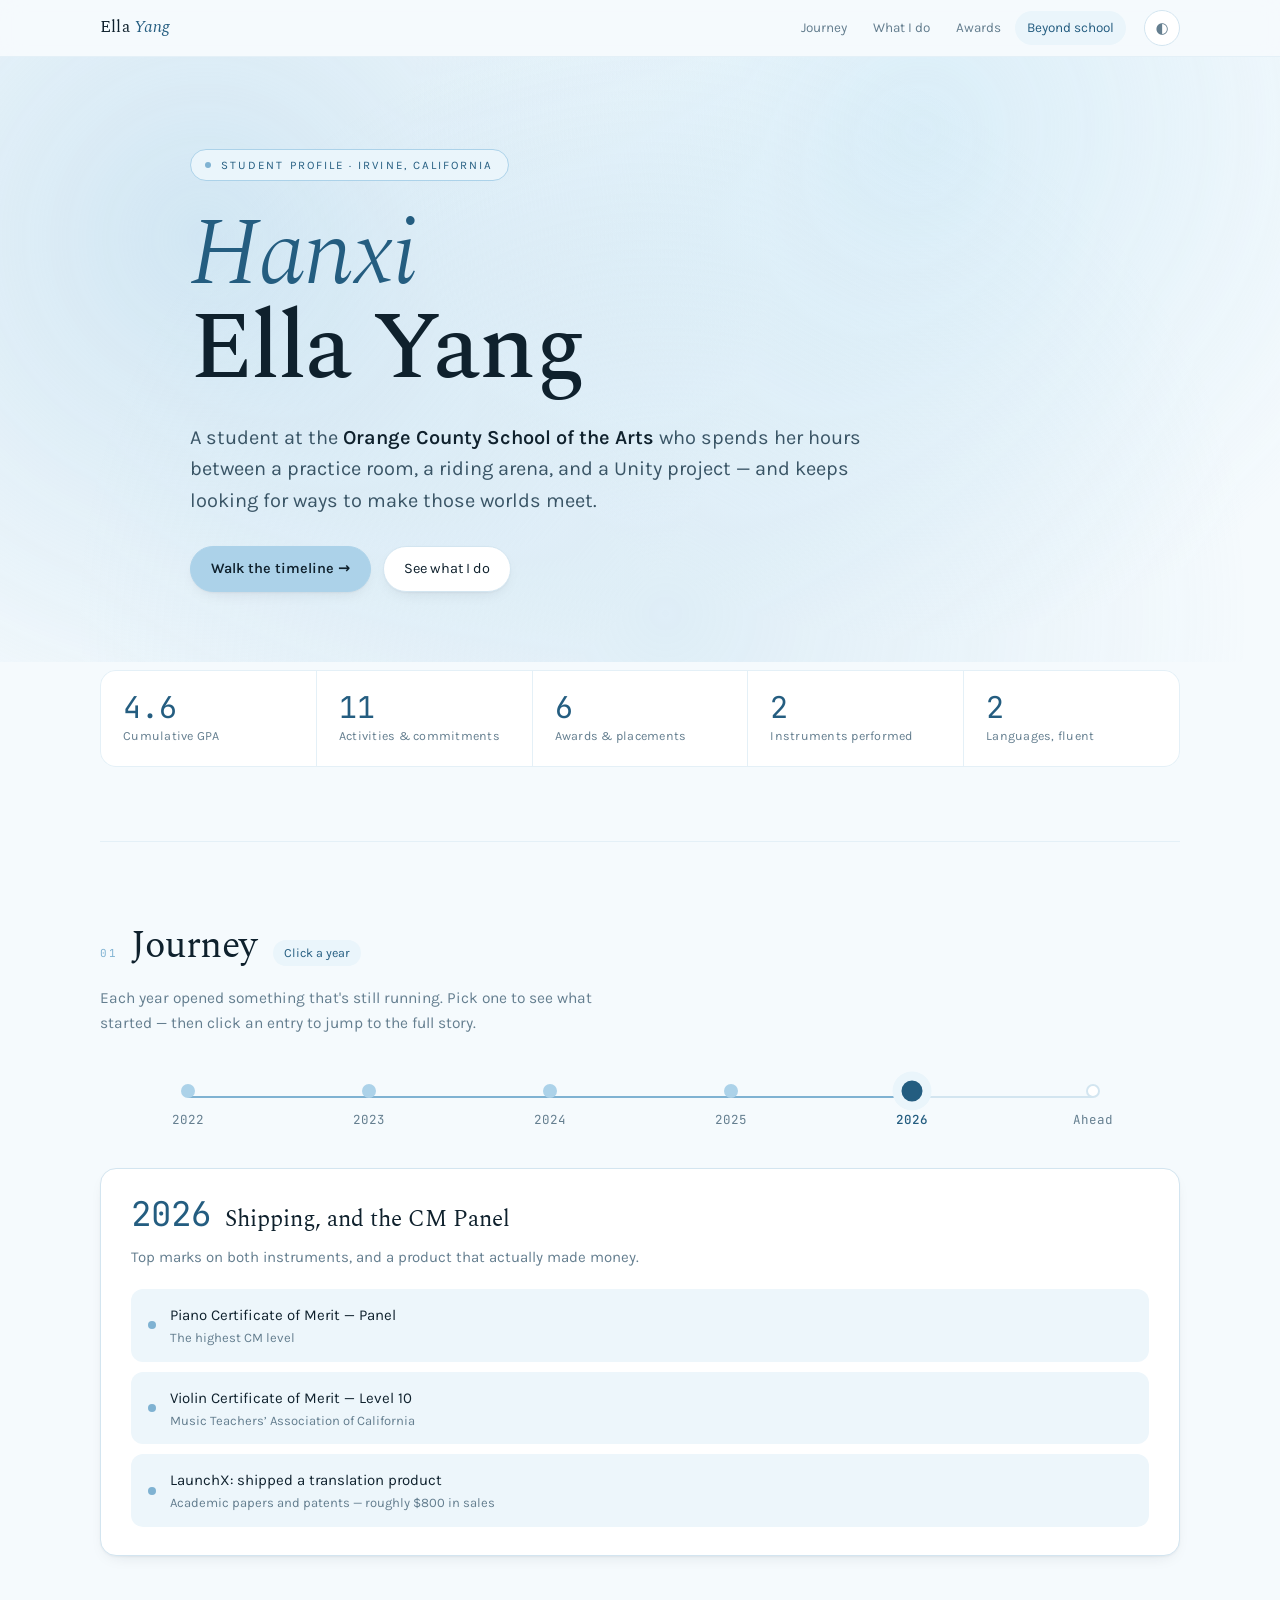
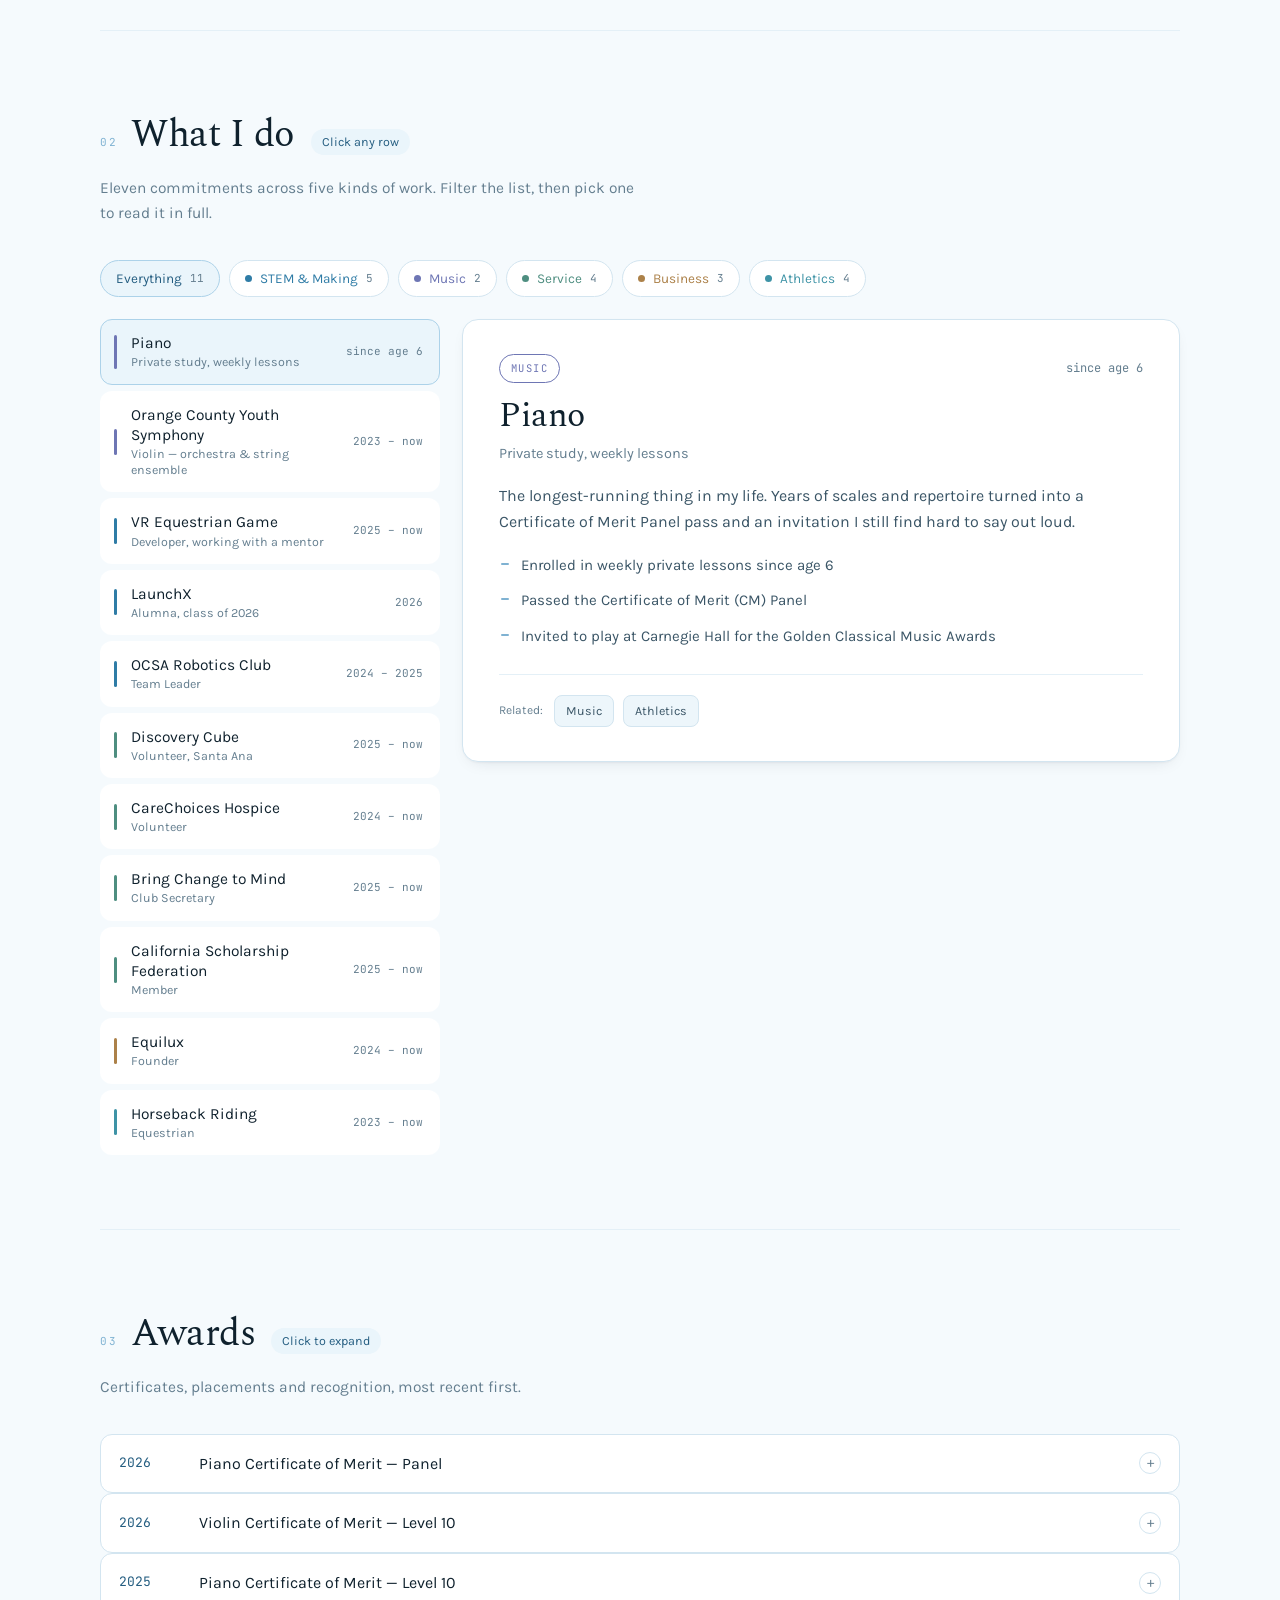
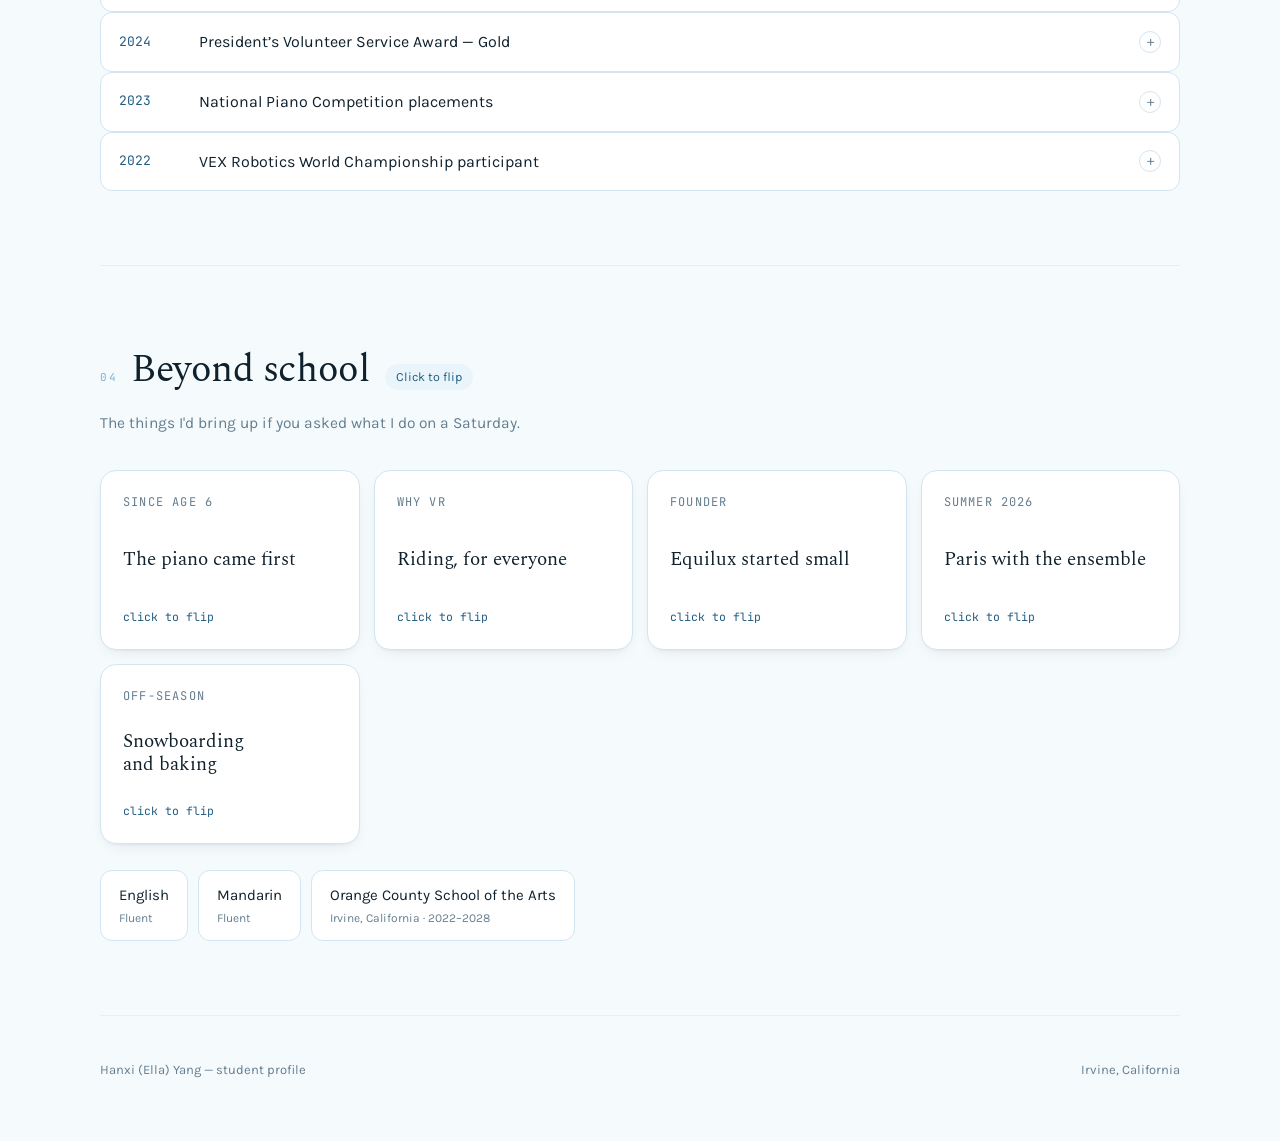
==== Ella_Yang_Profile.html @ 75af4bfa "Initial commit" ====
<!doctype html>
<html lang="en">
<head>
<meta charset="utf-8">
<meta name="viewport" content="width=device-width, initial-scale=1">
<title>Ella Yang</title>
<link rel="preconnect" href="https://fonts.googleapis.com">
<link rel="preconnect" href="https://fonts.gstatic.com" crossorigin>
<link rel="stylesheet" href="https://fonts.googleapis.com/css2?family=Spectral:ital,wght@0,300;0,400;0,500;1,300;1,400&family=Karla:wght@300;400;500;600&family=JetBrains+Mono:wght@400;500&display=swap">
<style>
/* ============ tokens ============ */
:root{
  --sky-100:#EAF5FB;
  --sky-200:#BEE1F3;
  --sky-300:#ACD2E9;
  --sky-400:#7FB2D2;
  --sky-600:#245D80;
  --sky-700:#1A465F;

  --paper:#F5FAFD;
  --surface:#FFFFFF;
  --surface-2:#EDF6FB;
  --line:#D3E5F0;
  --line-soft:#E4F0F7;

  --ink:#0F212D;
  --ink-2:#3A5566;
  --muted:#647E8F;

  --amber:#C08A47;

  --c-music:#6E76B4;
  --c-stem:#2F7CA6;
  --c-service:#4E8E80;
  --c-business:#AC8149;
  --c-sport:#3E93A6;

  --shadow-1:0 1px 2px rgba(15,33,45,.04), 0 6px 18px -10px rgba(15,33,45,.18);
  --shadow-2:0 2px 6px rgba(15,33,45,.06), 0 20px 40px -22px rgba(15,33,45,.4);
  --r:16px;
  --maxw:1140px;
  color-scheme:light;
}
@media (prefers-color-scheme: dark){
  :root:not([data-theme="light"]){
    --sky-100:#16303F;
    --sky-200:#2A5470;
    --sky-300:#ACD2E9;
    --sky-400:#8FC3DF;
    --sky-600:#BEE1F3;
    --sky-700:#D7EEF9;

    --paper:#0B161E;
    --surface:#12232E;
    --surface-2:#182F3D;
    --line:#26404F;
    --line-soft:#1D3441;

    --ink:#E9F3F9;
    --ink-2:#BFD5E1;
    --muted:#8AA5B6;

    --amber:#DFAF71;

    --c-music:#A6ABE2;
    --c-stem:#7CBBDD;
    --c-service:#89C1B2;
    --c-business:#D6AE79;
    --c-sport:#7BC3D3;

    --shadow-1:0 1px 2px rgba(0,0,0,.34), 0 8px 22px -12px rgba(0,0,0,.62);
    --shadow-2:0 2px 8px rgba(0,0,0,.45), 0 22px 46px -24px rgba(0,0,0,.85);
    color-scheme:dark;
  }
}
:root[data-theme="dark"]{
  --sky-100:#16303F;
  --sky-200:#2A5470;
  --sky-300:#ACD2E9;
  --sky-400:#8FC3DF;
  --sky-600:#BEE1F3;
  --sky-700:#D7EEF9;

  --paper:#0B161E;
  --surface:#12232E;
  --surface-2:#182F3D;
  --line:#26404F;
  --line-soft:#1D3441;

  --ink:#E9F3F9;
  --ink-2:#BFD5E1;
  --muted:#8AA5B6;

  --amber:#DFAF71;

  --c-music:#A6ABE2;
  --c-stem:#7CBBDD;
  --c-service:#89C1B2;
  --c-business:#D6AE79;
  --c-sport:#7BC3D3;

  --shadow-1:0 1px 2px rgba(0,0,0,.34), 0 8px 22px -12px rgba(0,0,0,.62);
  --shadow-2:0 2px 8px rgba(0,0,0,.45), 0 22px 46px -24px rgba(0,0,0,.85);
  color-scheme:dark;
}

/* ============ base ============ */
*{box-sizing:border-box}
html{scroll-behavior:smooth}
body{
  margin:0;
  background:var(--paper);
  color:var(--ink);
  font-family:"Karla", ui-sans-serif, system-ui, -apple-system, "Segoe UI", sans-serif;
  font-size:16.5px;
  line-height:1.6;
  -webkit-font-smoothing:antialiased;
}
h1,h2,h3,h4{font-family:"Spectral", ui-serif, Georgia, serif;font-weight:400;margin:0;text-wrap:balance}
p{margin:0}
button{font:inherit;color:inherit}
:focus-visible{outline:2px solid var(--sky-600);outline-offset:3px;border-radius:6px}
.mono{font-family:"JetBrains Mono", ui-monospace, SFMono-Regular, Menlo, monospace;font-variant-numeric:tabular-nums}
.wrap{max-width:var(--maxw);margin:0 auto;padding:0 30px}
.sr{position:absolute;width:1px;height:1px;overflow:hidden;clip:rect(0 0 0 0);white-space:nowrap}

/* ============ topbar ============ */
.top{position:sticky;top:0;z-index:40;background:color-mix(in oklab, var(--paper) 86%, transparent);
  backdrop-filter:blur(12px);border-bottom:1px solid var(--line-soft)}
.top-in{max-width:var(--maxw);margin:0 auto;padding:10px 30px;display:flex;align-items:center;gap:18px}
.brand{font-family:"Spectral",serif;font-size:17px;letter-spacing:.01em;margin-right:auto;white-space:nowrap}
.brand em{font-style:italic;color:var(--sky-600)}
.jump{display:flex;gap:2px;overflow-x:auto;scrollbar-width:none}
.jump::-webkit-scrollbar{display:none}
.jump a{font-size:13.5px;color:var(--muted);text-decoration:none;padding:6px 12px;border-radius:999px;white-space:nowrap}
.jump a:hover{color:var(--ink);background:var(--surface-2)}
.jump a.on{color:var(--sky-600);background:var(--sky-100)}
.tbtn{flex:none;width:36px;height:36px;border-radius:50%;border:1px solid var(--line);background:var(--surface);
  color:var(--muted);cursor:pointer;display:grid;place-items:center;font-size:15px}
.tbtn:hover{color:var(--sky-600);border-color:var(--sky-300)}

/* ============ hero ============ */
.hero{position:relative;overflow:hidden}
.hero canvas{position:absolute;inset:0;width:100%;height:100%;z-index:0;opacity:.9}
.hero-in{position:relative;z-index:1;padding:92px 0 70px;display:grid;gap:26px;max-width:900px}
.kicker{display:inline-flex;align-items:center;gap:10px;font-size:11.5px;letter-spacing:.18em;
  text-transform:uppercase;color:var(--sky-600);background:var(--sky-100);border:1px solid var(--sky-300);
  padding:6px 14px;border-radius:999px;width:max-content}
.kicker .pulse{width:6px;height:6px;border-radius:50%;background:var(--sky-400);animation:pulse 2.6s ease-in-out infinite}
@keyframes pulse{0%,100%{opacity:.35}50%{opacity:1}}
h1{font-size:clamp(48px,9vw,96px);line-height:.98;letter-spacing:-.022em}
h1 .l1{display:block;font-style:italic;font-weight:300;color:var(--sky-600)}
h1 .l2{display:block;font-weight:500}
.lede{max-width:58ch;font-size:clamp(17px,2.2vw,20px);color:var(--ink-2);line-height:1.58}
.lede b{font-weight:600;color:var(--ink)}
.cta{display:flex;gap:12px;flex-wrap:wrap;margin-top:4px}
.btn{border:1px solid var(--line);background:var(--surface);border-radius:999px;padding:10px 20px;
  font-size:14.5px;cursor:pointer;box-shadow:var(--shadow-1);transition:transform .16s ease, border-color .16s ease}
.btn:hover{transform:translateY(-2px);border-color:var(--sky-300)}
.btn.primary{background:var(--sky-300);border-color:var(--sky-300);color:#0F212D;font-weight:600}
.btn.primary:hover{background:var(--sky-200);border-color:var(--sky-200)}

/* ============ stats ============ */
.stats{display:grid;grid-template-columns:repeat(auto-fit,minmax(150px,1fr));gap:1px;background:var(--line-soft);
  border:1px solid var(--line-soft);border-radius:var(--r);overflow:hidden;margin-top:8px}
.stat{background:var(--surface);padding:20px 22px;display:grid;gap:2px}
.stat .v{font-family:"JetBrains Mono",monospace;font-size:30px;color:var(--sky-600);font-variant-numeric:tabular-nums;line-height:1.1}
.stat .k{font-size:12.5px;color:var(--muted);letter-spacing:.02em}

/* ============ sections ============ */
section{padding:74px 0;border-top:1px solid var(--line-soft);scroll-margin-top:66px}
.shead{display:flex;align-items:baseline;gap:14px;margin-bottom:10px;flex-wrap:wrap}
.shead h2{font-size:clamp(28px,4vw,38px);letter-spacing:-.012em}
.shead .n{font-family:"JetBrains Mono",monospace;font-size:11px;color:var(--sky-400);letter-spacing:.14em}
.slede{max-width:60ch;color:var(--muted);font-size:15.5px;margin-bottom:34px}
.hint{font-size:12.5px;color:var(--sky-600);background:var(--sky-100);border-radius:999px;padding:3px 11px;
  display:inline-block;margin-left:2px}

/* ============ timeline ============ */
.rail{position:relative;margin-bottom:34px;padding:6px 0 0}
.rail-line{position:absolute;left:0;right:0;top:26px;height:2px;background:var(--line);border-radius:2px}
.rail-fill{position:absolute;left:0;top:26px;height:2px;background:var(--sky-400);border-radius:2px;
  transition:width .45s cubic-bezier(.4,0,.2,1);width:0}
.rail-btns{position:relative;display:flex;justify-content:space-between;gap:6px}
.rnode{all:unset;cursor:pointer;display:grid;justify-items:center;gap:12px;padding:8px 4px 4px;border-radius:10px;flex:1;text-align:center}
.rnode .dot{width:14px;height:14px;border-radius:50%;background:var(--surface);border:2px solid var(--line);
  transition:transform .28s cubic-bezier(.34,1.56,.64,1), background .2s ease, border-color .2s ease, box-shadow .2s ease}
.rnode .yr{font-family:"JetBrains Mono",monospace;font-size:12.5px;color:var(--muted);transition:color .2s ease}
.rnode:hover .dot{border-color:var(--sky-300);transform:scale(1.18)}
.rnode:hover .yr{color:var(--ink)}
.rnode.done .dot{background:var(--sky-300);border-color:var(--sky-300)}
.rnode.on .dot{background:var(--sky-600);border-color:var(--sky-600);transform:scale(1.5);box-shadow:0 0 0 6px var(--sky-100)}
.rnode.on .yr{color:var(--sky-600);font-weight:500}

.yearcard{background:var(--surface);border:1px solid var(--line);border-radius:var(--r);
  box-shadow:var(--shadow-1);padding:28px 30px;min-height:230px}
.yearcard .yhead{display:flex;align-items:baseline;gap:14px;flex-wrap:wrap;margin-bottom:6px}
.yearcard .ybig{font-family:"JetBrains Mono",monospace;font-size:34px;color:var(--sky-600);line-height:1}
.yearcard h3{font-size:23px}
.yearcard .ysum{color:var(--muted);font-size:15px;max-width:62ch;margin-bottom:20px}
.events{display:grid;gap:10px}
.ev{all:unset;cursor:pointer;display:grid;grid-template-columns:auto 1fr auto;gap:14px;align-items:center;
  padding:13px 16px;border-radius:12px;background:var(--surface-2);border:1px solid transparent;
  transition:background .18s ease, border-color .18s ease, transform .18s ease}
.ev:hover{border-color:var(--sky-300);transform:translateX(3px)}
.ev .tick{width:8px;height:8px;border-radius:50%;background:var(--sky-400)}
.ev .txt{font-size:15px;color:var(--ink)}
.ev .txt small{display:block;color:var(--muted);font-size:13px;line-height:1.45;margin-top:2px}
.ev .go{font-size:12px;color:var(--sky-600);opacity:0;transition:opacity .18s ease;white-space:nowrap}
.ev:hover .go, .ev:focus-visible .go{opacity:1}
.ev.static{cursor:default}
.ev.static:hover{transform:none;border-color:transparent}
.fadein{animation:fadein .38s ease}
@keyframes fadein{from{opacity:0;transform:translateY(8px)}to{opacity:1;transform:none}}

/* ============ explorer ============ */
.filters{display:flex;gap:9px;flex-wrap:wrap;margin-bottom:22px}
.chip{border:1px solid var(--line);background:var(--surface);border-radius:999px;padding:7px 15px;font-size:13.5px;
  color:var(--ink-2);cursor:pointer;display:inline-flex;align-items:center;gap:8px;
  transition:background .18s ease,border-color .18s ease,color .18s ease}
.chip:hover{border-color:var(--sky-300)}
.chip .dot{width:7px;height:7px;border-radius:50%;background:currentColor}
.chip[aria-pressed="true"]{background:var(--sky-100);border-color:var(--sky-300);color:var(--sky-600)}
.chip .ct{font-family:"JetBrains Mono",monospace;font-size:11px;color:var(--muted)}

.explorer{display:grid;grid-template-columns:340px 1fr;gap:22px;align-items:start}
.list{display:grid;gap:6px;max-height:none}
.row{all:unset;cursor:pointer;display:grid;grid-template-columns:3px 1fr auto;gap:14px;align-items:center;
  padding:13px 16px 13px 13px;border-radius:12px;border:1px solid transparent;background:var(--surface);
  transition:background .18s ease,border-color .18s ease,box-shadow .18s ease}
.row .bar{width:3px;height:26px;border-radius:2px;background:var(--line);transition:background .2s ease,height .2s ease}
.row .nm{font-size:15.5px;line-height:1.3}
.row .nm small{display:block;font-size:12.5px;color:var(--muted);margin-top:1px}
.row .yr{font-family:"JetBrains Mono",monospace;font-size:11px;color:var(--muted);white-space:nowrap}
.row:hover{border-color:var(--line);box-shadow:var(--shadow-1)}
.row.on{background:var(--sky-100);border-color:var(--sky-300)}
.row.on .bar{height:34px}
.row.hide{display:none}

.detail{background:var(--surface);border:1px solid var(--line);border-radius:var(--r);box-shadow:var(--shadow-1);
  padding:34px 36px;min-height:420px;position:sticky;top:78px}
.detail .dtop{display:flex;align-items:center;justify-content:space-between;gap:16px;flex-wrap:wrap;margin-bottom:14px}
.detail .badge{font-family:"JetBrains Mono",monospace;font-size:10.5px;letter-spacing:.14em;text-transform:uppercase;
  padding:5px 11px;border-radius:999px;border:1px solid currentColor}
.detail .span{font-family:"JetBrains Mono",monospace;font-size:12px;color:var(--muted)}
.detail h3{font-size:clamp(26px,3.4vw,34px);line-height:1.14;letter-spacing:-.012em}
.detail .role{color:var(--muted);font-size:14.5px;margin-top:6px}
.detail .blurb{margin-top:18px;color:var(--ink-2);font-size:16px;max-width:60ch}
.detail ul{list-style:none;margin:20px 0 0;padding:0;display:grid;gap:12px;max-width:62ch}
.detail li{position:relative;padding-left:22px;font-size:15px;color:var(--ink-2);line-height:1.55}
.detail li::before{content:"";position:absolute;left:2px;top:9px;width:8px;height:2px;background:var(--sky-400);border-radius:2px}
.detail .foot{margin-top:26px;padding-top:20px;border-top:1px solid var(--line-soft);display:flex;gap:9px;flex-wrap:wrap;align-items:center}
.detail .foot .lbl{font-size:12px;color:var(--muted);margin-right:2px}
.tagbtn{border:1px solid var(--line);background:var(--surface-2);border-radius:8px;padding:5px 11px;font-size:12.5px;
  color:var(--ink-2);cursor:pointer}
.tagbtn:hover{border-color:var(--sky-300);color:var(--sky-600)}
.swap{animation:swap .34s ease}
@keyframes swap{from{opacity:0;transform:translateY(10px)}to{opacity:1;transform:none}}

/* ============ awards ============ */
.awards{display:grid;gap:8px}
.aw{border:1px solid var(--line);border-radius:12px;background:var(--surface);overflow:hidden}
.aw > button{all:unset;cursor:pointer;display:grid;grid-template-columns:64px 1fr auto;gap:16px;align-items:center;
  width:100%;padding:16px 18px;box-sizing:border-box}
.aw > button:hover{background:var(--surface-2)}
.aw .y{font-family:"JetBrains Mono",monospace;font-size:13px;color:var(--sky-600)}
.aw .t{font-size:16px}
.aw .plus{width:22px;height:22px;border-radius:50%;border:1px solid var(--line);display:grid;place-items:center;
  font-size:14px;color:var(--muted);transition:transform .26s ease,background .2s ease,color .2s ease;line-height:1}
.aw.open .plus{transform:rotate(45deg);background:var(--sky-300);color:#0F212D;border-color:var(--sky-300)}
.aw .body{display:grid;grid-template-rows:0fr;transition:grid-template-rows .3s ease}
.aw.open .body{grid-template-rows:1fr}
.aw .body > div{overflow:hidden}
.aw .body p{padding:0 18px 18px 80px;color:var(--ink-2);font-size:14.5px;max-width:70ch}

/* ============ beyond ============ */
.beyond{display:grid;grid-template-columns:repeat(auto-fit,minmax(215px,1fr));gap:14px}
.flip{background:none;border:0;padding:0;cursor:pointer;perspective:900px;height:180px}
.flip-in{position:relative;width:100%;height:100%;transition:transform .6s cubic-bezier(.4,0,.2,1);transform-style:preserve-3d}
.flip.on .flip-in{transform:rotateY(180deg)}
.face{position:absolute;inset:0;backface-visibility:hidden;border-radius:var(--r);border:1px solid var(--line);
  padding:22px;display:flex;flex-direction:column;justify-content:space-between;text-align:left;box-shadow:var(--shadow-1)}
.face.front{background:var(--surface)}
.face.back{background:var(--sky-100);border-color:var(--sky-300);transform:rotateY(180deg)}
.face h4{font-size:19px;line-height:1.2}
.face .sub{font-size:12px;color:var(--muted);letter-spacing:.1em;text-transform:uppercase;
  font-family:"JetBrains Mono",monospace}
.face p{font-size:14px;color:var(--ink-2);line-height:1.5}
.face .turn{font-size:11.5px;color:var(--sky-600);font-family:"JetBrains Mono",monospace}

.langs{display:flex;gap:10px;flex-wrap:wrap;margin-top:26px}
.lang{border:1px solid var(--line);background:var(--surface);border-radius:12px;padding:12px 18px;display:grid;gap:2px}
.lang .n{font-size:15px}
.lang .m{font-size:12px;color:var(--muted)}

footer{padding:44px 0 60px;border-top:1px solid var(--line-soft);display:flex;justify-content:space-between;
  gap:16px;flex-wrap:wrap;color:var(--muted);font-size:13px}

/* ============ responsive ============ */
@media (max-width:940px){
  .explorer{grid-template-columns:1fr}
  .detail{position:static;min-height:0;padding:26px 24px}
  .list{grid-auto-rows:min-content}
}
@media (max-width:680px){
  .wrap,.top-in{padding-left:20px;padding-right:20px}
  .hero-in{padding:64px 0 52px}
  section{padding:56px 0}
  .yearcard{padding:22px 20px}
  .rail-btns{gap:2px}
  .rnode .yr{font-size:11px}
  .aw > button{grid-template-columns:52px 1fr auto;gap:10px}
  .aw .body p{padding-left:20px}
  .ev{grid-template-columns:auto 1fr;padding:12px 14px}
  .ev .go{display:none}
}
@media (prefers-reduced-motion: reduce){
  html{scroll-behavior:auto}
  *{animation-duration:.001ms!important;transition-duration:.001ms!important}
}
</style>
</head>
<body>

<div class="top">
  <div class="top-in">
    <span class="brand">Ella <em>Yang</em></span>
    <nav class="jump" id="jump" aria-label="Sections">
      <a href="#journey" class="on">Journey</a>
      <a href="#work">What I do</a>
      <a href="#awards">Awards</a>
      <a href="#beyond">Beyond school</a>
    </nav>
    <button class="tbtn" id="themeBtn" type="button" aria-label="Switch light or dark theme">◐</button>
  </div>
</div>

<header class="hero">
  <canvas id="wash" aria-hidden="true"></canvas>
  <div class="wrap hero-in">
    <span class="kicker"><span class="pulse"></span>Student profile · Irvine, California</span>
    <h1><span class="l1">Hanxi</span><span class="l2">Ella Yang</span></h1>
    <p class="lede">A student at the <b>Orange County School of the Arts</b> who spends her hours between a practice room, a riding arena, and a Unity project — and keeps looking for ways to make those worlds meet.</p>
    <div class="cta">
      <button class="btn primary" type="button" data-scroll="#journey">Walk the timeline →</button>
      <button class="btn" type="button" data-scroll="#work">See what I do</button>
    </div>
  </div>
</header>

<main class="wrap">

  <section id="glance" style="border-top:0;padding-top:0">
    <div class="stats" id="stats">
      <div class="stat"><span class="v mono" data-to="4.6" data-dec="1">0.0</span><span class="k">Cumulative GPA</span></div>
      <div class="stat"><span class="v mono" data-to="11">0</span><span class="k">Activities &amp; commitments</span></div>
      <div class="stat"><span class="v mono" data-to="6">0</span><span class="k">Awards &amp; placements</span></div>
      <div class="stat"><span class="v mono" data-to="2">0</span><span class="k">Instruments performed</span></div>
      <div class="stat"><span class="v mono" data-to="2">0</span><span class="k">Languages, fluent</span></div>
    </div>
  </section>

  <section id="journey">
    <div class="shead"><span class="n">01</span><h2>Journey</h2><span class="hint">Click a year</span></div>
    <p class="slede">Each year opened something that's still running. Pick one to see what started — then click an entry to jump to the full story.</p>

    <div class="rail">
      <div class="rail-line" id="railLine" aria-hidden="true"></div>
      <div class="rail-fill" id="railFill" aria-hidden="true"></div>
      <div class="rail-btns" id="rail" role="tablist" aria-label="Choose a year"></div>
    </div>

    <div class="yearcard" id="yearCard" role="tabpanel" aria-live="polite"></div>
  </section>

  <section id="work">
    <div class="shead"><span class="n">02</span><h2>What I do</h2><span class="hint">Click any row</span></div>
    <p class="slede">Eleven commitments across five kinds of work. Filter the list, then pick one to read it in full.</p>

    <div class="filters" id="filters" role="group" aria-label="Filter by category">
      <button class="chip" data-cat="all" aria-pressed="true">Everything <span class="ct" data-count="all"></span></button>
      <button class="chip" data-cat="stem" aria-pressed="false" style="color:var(--c-stem)"><span class="dot"></span>STEM &amp; Making <span class="ct" data-count="stem"></span></button>
      <button class="chip" data-cat="music" aria-pressed="false" style="color:var(--c-music)"><span class="dot"></span>Music <span class="ct" data-count="music"></span></button>
      <button class="chip" data-cat="service" aria-pressed="false" style="color:var(--c-service)"><span class="dot"></span>Service <span class="ct" data-count="service"></span></button>
      <button class="chip" data-cat="business" aria-pressed="false" style="color:var(--c-business)"><span class="dot"></span>Business <span class="ct" data-count="business"></span></button>
      <button class="chip" data-cat="sport" aria-pressed="false" style="color:var(--c-sport)"><span class="dot"></span>Athletics <span class="ct" data-count="sport"></span></button>
    </div>

    <div class="explorer">
      <div class="list" id="list" role="tablist" aria-label="Activities" aria-orientation="vertical"></div>
      <article class="detail" id="detail" role="tabpanel" aria-live="polite"></article>
    </div>
  </section>

  <section id="awards">
    <div class="shead"><span class="n">03</span><h2>Awards</h2><span class="hint">Click to expand</span></div>
    <p class="slede">Certificates, placements and recognition, most recent first.</p>
    <div class="awards" id="awards"></div>
  </section>

  <section id="beyond">
    <div class="shead"><span class="n">04</span><h2>Beyond school</h2><span class="hint">Click to flip</span></div>
    <p class="slede">The things I'd bring up if you asked what I do on a Saturday.</p>
    <div class="beyond" id="factGrid"></div>
    <div class="langs">
      <div class="lang"><span class="n">English</span><span class="m">Fluent</span></div>
      <div class="lang"><span class="n">Mandarin</span><span class="m">Fluent</span></div>
      <div class="lang"><span class="n">Orange County School of the Arts</span><span class="m">Irvine, California · 2022–2028</span></div>
    </div>
  </section>

  <footer>
    <span>Hanxi (Ella) Yang — student profile</span>
    <span>Irvine, California</span>
  </footer>
</main>

<script>
(function(){
"use strict";
var reduce = window.matchMedia('(prefers-reduced-motion: reduce)').matches;

/* ---------------- data ---------------- */
var CATS = {
  stem:    {label:'STEM & Making', color:'var(--c-stem)'},
  music:   {label:'Music',         color:'var(--c-music)'},
  service: {label:'Service',       color:'var(--c-service)'},
  business:{label:'Business',      color:'var(--c-business)'},
  sport:   {label:'Athletics',     color:'var(--c-sport)'}
};

var ITEMS = [
  {id:'piano', name:'Piano', role:'Private study, weekly lessons', cat:'music', span:'since age 6',
   blurb:'The longest-running thing in my life. Years of scales and repertoire turned into a Certificate of Merit Panel pass and an invitation I still find hard to say out loud.',
   bullets:['Enrolled in weekly private lessons since age 6','Passed the Certificate of Merit (CM) Panel','Invited to play at Carnegie Hall for the Golden Classical Music Awards'],
   tags:['music','sport']},

  {id:'violin', name:'Orange County Youth Symphony', role:'Violin — orchestra & string ensemble', cat:'music', span:'2023 – now',
   blurb:'Orchestra taught me a different kind of listening than solo piano: staying inside a section, watching a conductor, holding a line that only works with everyone else’s.',
   bullets:['Perform violin in orchestra for large audiences at annual recitals and events','Rehearsing with the ensemble for a tour of Paris, France in summer 2026'],
   tags:['music']},

  {id:'vr', name:'VR Equestrian Game', role:'Developer, working with a mentor', cat:'stem', span:'2025 – now',
   blurb:'Riding is expensive and hard to reach. I wanted to hand the feeling of it — the balance, the animal, the arena — to kids who can’t get to a barn.',
   bullets:['Collaborating with a mentor to develop an equestrian VR game for children with disabilities','Responsible for gameplay and arena design in Unity','Preparing the build to enter game design competitions'],
   tags:['stem','sport']},

  {id:'launchx', name:'LaunchX', role:'Alumna, class of 2026', cat:'stem', span:'2026',
   blurb:'A summer of building a company end to end. We shipped, priced it, and found out what people would actually pay for.',
   bullets:['Built a product that translates academic papers and patents','Earned an estimated $800 in sales with the product'],
   tags:['stem','business']},

  {id:'robotics', name:'OCSA Robotics Club', role:'Team Leader', cat:'stem', span:'2024 – 2025',
   blurb:'Leading meant less building and more asking: what are we actually good at, and what are we avoiding? The honest answers made us faster.',
   bullets:['Learned to design, build and program robots and prepare them for competition','Hosted discussions to determine the team’s strengths and weaknesses','Grew teamwork, collaboration and creative thinking under deadline'],
   tags:['stem']},

  {id:'discovery', name:'Discovery Cube', role:'Volunteer, Santa Ana', cat:'service', span:'2025 – now',
   blurb:'I host the solar system station, which mostly means answering the questions eight-year-olds ask that adults have stopped asking.',
   bullets:['Supervise children and answer questions about each station; currently hosting the solar system station','Join community events covering life science, physical science and astronomy'],
   tags:['service','stem']},

  {id:'hospice', name:'CareChoices Hospice', role:'Volunteer', cat:'service', span:'2024 – now',
   blurb:'Starting in the office, working toward the harder and more meaningful part: sitting with patients and their families.',
   bullets:['Assist with administrative tasks that support daily office operations','Preparing to provide companionship and support to assigned patients and their families'],
   tags:['service']},

  {id:'bctm', name:'Bring Change to Mind', role:'Club Secretary', cat:'service', span:'2025 – now',
   blurb:'A club built on the idea that the hardest part of mental health at school is being the first person to say something out loud.',
   bullets:['Support mental health awareness initiatives at school','Help create a safe, supportive environment through events and discussions'],
   tags:['service']},

  {id:'csf', name:'California Scholarship Federation', role:'Member', cat:'service', span:'2025 – now',
   blurb:'An academic honor society that keeps a standing bargain: hold the grades, and give the service hours back.',
   bullets:['Maintain a GPA of 3.5 or higher to qualify each semester','Completing community service hours toward the seven points needed for recognition'],
   tags:['service']},

  {id:'equilux', name:'Equilux', role:'Founder', cat:'business', span:'2024 – now',
   blurb:'It started as my own problem — finding riding gear worth buying — and turned into suppliers, listings, shipping questions and customers.',
   bullets:['Founded an online store specializing in horseback riding equipment','Partnered with suppliers to source high-quality riding gear and accessories','Manage online sales, marketing and customer support to grow the business'],
   tags:['business','sport']},

  {id:'riding', name:'Horseback Riding', role:'Equestrian', cat:'sport', span:'2023 – now',
   blurb:'Twice a week in the arena. Everything else I do borrows the patience this one taught me.',
   bullets:['Train with a coach twice a week on riding and jumping technique','Built concentration, persistence, resilience and teamwork'],
   tags:['sport','business','stem']}
];

var YEARS = [
  {y:'2022', title:'A new school, a world championship', sum:'Started at the Orange County School of the Arts and competed on the world stage in robotics in the same year.',
   events:[{t:'Entered the Orange County School of the Arts', s:'Irvine, California — class of 2028'},
           {t:'VEX Robotics World Championship participant', s:'First taste of engineering under competition pressure'}]},
  {y:'2023', title:'Violin, and the arena', sum:'Two commitments began that are both still running — one in an orchestra, one on horseback.',
   events:[{t:'Joined the Orange County Youth Symphony', s:'Violin, orchestra and string ensemble', go:'violin'},
           {t:'Began horseback riding lessons', s:'Twice a week with a coach', go:'riding'},
           {t:'Placed at the 8th Grade National Piano Competition', s:'Piano', go:'piano'}]},
  {y:'2024', title:'Leading and building', sum:'The year I stopped only participating: a team to lead, a business to run, an office to help keep going.',
   events:[{t:'Led the OCSA Robotics Club as Team Leader', s:'Design, build, program, compete', go:'robotics'},
           {t:'Founded Equilux', s:'An online store for horseback riding equipment', go:'equilux'},
           {t:'Started volunteering at CareChoices Hospice', s:'Administrative support, training for patient companionship', go:'hospice'},
           {t:'President’s Volunteer Service Award — Gold', s:'Recognition for service hours'}]},
  {y:'2025', title:'Teaching, and starting to build in VR', sum:'A year of passing things on — to museum visitors, to classmates — while starting the biggest project yet.',
   events:[{t:'Began developing the VR equestrian game', s:'Unity, with a mentor, for children with disabilities', go:'vr'},
           {t:'Started at the Discovery Cube', s:'Hosting the solar system station', go:'discovery'},
           {t:'Elected Secretary of Bring Change to Mind', s:'Mental health awareness at school', go:'bctm'},
           {t:'Joined the California Scholarship Federation', s:'Academic honor society', go:'csf'},
           {t:'Piano Certificate of Merit — Level 10', s:'Music Teachers’ Association of California', go:'piano'}]},
  {y:'2026', title:'Shipping, and the CM Panel', sum:'Top marks on both instruments, and a product that actually made money.',
   events:[{t:'Piano Certificate of Merit — Panel', s:'The highest CM level', go:'piano'},
           {t:'Violin Certificate of Merit — Level 10', s:'Music Teachers’ Association of California', go:'violin'},
           {t:'LaunchX: shipped a translation product', s:'Academic papers and patents — roughly $800 in sales', go:'launchx'}]},
  {y:'Ahead', title:'What’s next', sum:'Two things I’m working toward right now.',
   events:[{t:'Carnegie Hall — Golden Classical Music Awards', s:'Invited to perform', go:'piano'},
           {t:'Paris, summer 2026', s:'Touring with the Orange County Youth Symphony', go:'violin'}]}
];

var AWARDS = [
  {y:'2026', t:'Piano Certificate of Merit — Panel', d:'The highest level of the Music Teachers’ Association of California’s Certificate of Merit program, reached after years of weekly lessons since age six.'},
  {y:'2026', t:'Violin Certificate of Merit — Level 10', d:'Level 10 on a second instrument, earned alongside orchestra rehearsals with the Orange County Youth Symphony.'},
  {y:'2025', t:'Piano Certificate of Merit — Level 10', d:'The step before Panel — a full program of repertoire, technique, sight-reading and theory, judged by an evaluator.'},
  {y:'2024', t:'President’s Volunteer Service Award — Gold', d:'National recognition for volunteer service hours, at the Gold level for my age group.'},
  {y:'2023', t:'National Piano Competition placements', d:'Placed in the 8th grade division of the national competition.'},
  {y:'2022', t:'VEX Robotics World Championship participant', d:'Competed at the world championship — the event that got me into building things in the first place.'}
];

var FACTS = [
  {k:'Since age 6', h:'The piano came first', p:'Weekly lessons since I was six, and I still practice most days. Carnegie Hall is the strangest sentence on this page.'},
  {k:'Why VR', h:'Riding, for everyone', p:'The VR game exists because riding is hard to access. I wanted kids who can’t get to a barn to feel what the arena feels like.'},
  {k:'Founder', h:'Equilux started small', p:'It began as my own problem — good riding gear is hard to find — and became suppliers, listings and real customers.'},
  {k:'Summer 2026', h:'Paris with the ensemble', p:'Rehearsing now for the tour. My first time performing violin outside the country.'},
  {k:'Off-season', h:'Snowboarding and baking', p:'Winter on a board, rainy days in the kitchen. Painting and dancing fill in the rest.'}
];

/* ---------------- helpers ---------------- */
function el(tag, cls, txt){ var n=document.createElement(tag); if(cls)n.className=cls; if(txt!=null)n.textContent=txt; return n; }
function byId(id){ return document.getElementById(id); }
function catOf(id){ return CATS[id]; }

/* ---------------- theme ---------------- */
byId('themeBtn').addEventListener('click', function(){
  var root = document.documentElement;
  var cur = root.getAttribute('data-theme');
  var sysDark = window.matchMedia('(prefers-color-scheme: dark)').matches;
  var isDark = cur ? cur === 'dark' : sysDark;
  root.setAttribute('data-theme', isDark ? 'light' : 'dark');
  paintWash();
});

/* ---------------- hero wash (canvas) ---------------- */
var cv = byId('wash'), ctx = cv.getContext('2d');
function paintWash(){
  var host = cv.parentNode;
  var w = host.offsetWidth, h = host.offsetHeight, dpr = Math.min(window.devicePixelRatio||1, 2);
  if(!w || !h) return;
  cv.width = w*dpr; cv.height = h*dpr; ctx.setTransform(dpr,0,0,dpr,0,0);
  ctx.clearRect(0,0,w,h);
  var cs = getComputedStyle(document.documentElement);
  var c1 = cs.getPropertyValue('--sky-200').trim() || '#BEE1F3';
  var c2 = cs.getPropertyValue('--sky-300').trim() || '#ACD2E9';
  var blobs = [
    {x:w*0.16, y:h*0.30, r:Math.max(w,h)*0.44, c:c2, a:0.55},
    {x:w*0.72, y:h*0.12, r:Math.max(w,h)*0.40, c:c1, a:0.55},
    {x:w*0.52, y:h*0.92, r:Math.max(w,h)*0.46, c:c2, a:0.34}
  ];
  blobs.forEach(function(b){
    var g = ctx.createRadialGradient(b.x,b.y,0,b.x,b.y,b.r);
    g.addColorStop(0, hexA(b.c, b.a));
    g.addColorStop(1, hexA(b.c, 0));
    ctx.fillStyle = g; ctx.beginPath(); ctx.arc(b.x,b.y,b.r,0,Math.PI*2); ctx.fill();
  });
}
function hexA(hex, a){
  hex = hex.replace('#','');
  if(hex.length===3) hex = hex[0]+hex[0]+hex[1]+hex[1]+hex[2]+hex[2];
  var n = parseInt(hex,16);
  if(isNaN(n)) return 'rgba(172,210,233,'+a+')';
  return 'rgba('+((n>>16)&255)+','+((n>>8)&255)+','+(n&255)+','+a+')';
}
paintWash();
window.addEventListener('resize', paintWash);
window.addEventListener('load', function(){ paintWash(); layoutRail(); });

/* ---------------- scroll buttons ---------------- */
Array.prototype.forEach.call(document.querySelectorAll('[data-scroll]'), function(b){
  b.addEventListener('click', function(){
    var t = document.querySelector(b.getAttribute('data-scroll'));
    if(t) t.scrollIntoView({behavior: reduce ? 'auto' : 'smooth', block:'start'});
  });
});

/* ---------------- stats count-up ---------------- */
var statEls = Array.prototype.slice.call(document.querySelectorAll('#stats .v'));
function runStats(){
  statEls.forEach(function(s){
    var to = parseFloat(s.getAttribute('data-to'));
    var dec = parseInt(s.getAttribute('data-dec')||'0', 10);
    if(reduce){ s.textContent = to.toFixed(dec); return; }
    var start = null, dur = 900;
    function step(ts){
      if(start===null) start = ts;
      var p = Math.min((ts-start)/dur, 1);
      var e = 1 - Math.pow(1-p, 3);
      s.textContent = (to*e).toFixed(dec);
      if(p<1) requestAnimationFrame(step);
    }
    requestAnimationFrame(step);
  });
}
if('IntersectionObserver' in window){
  var so = new IntersectionObserver(function(en){
    en.forEach(function(e){ if(e.isIntersecting){ runStats(); so.disconnect(); } });
  }, {threshold:0.4});
  so.observe(byId('stats'));
} else { runStats(); }

/* ---------------- explorer ---------------- */
var listEl = byId('list'), detailEl = byId('detail');
var current = 'piano', filter = 'all';

ITEMS.forEach(function(it){
  var b = el('button','row');
  b.type = 'button';
  b.setAttribute('role','tab');
  b.setAttribute('data-id', it.id);
  b.setAttribute('aria-selected','false');
  var bar = el('span','bar'); bar.style.background = catOf(it.cat).color;
  var nm = el('span','nm'); nm.appendChild(document.createTextNode(it.name));
  var sm = el('small', null, it.role); nm.appendChild(sm);
  var yr = el('span','yr mono', it.span);
  b.appendChild(bar); b.appendChild(nm); b.appendChild(yr);
  b.addEventListener('click', function(){ select(it.id); });
  b.addEventListener('keydown', function(e){
    if(e.key === 'ArrowDown' || e.key === 'ArrowUp'){
      e.preventDefault();
      var vis = visibleRows();
      var i = vis.indexOf(b);
      var next = vis[(i + (e.key==='ArrowDown'?1:vis.length-1)) % vis.length];
      if(next){ next.focus(); select(next.getAttribute('data-id'), true); }
    }
  });
  listEl.appendChild(b);
});

function visibleRows(){
  return Array.prototype.slice.call(listEl.querySelectorAll('.row')).filter(function(r){
    return !r.classList.contains('hide');
  });
}

function select(id, quiet){
  current = id;
  var it = ITEMS.filter(function(x){ return x.id===id; })[0];
  if(!it) return;
  Array.prototype.forEach.call(listEl.querySelectorAll('.row'), function(r){
    var on = r.getAttribute('data-id')===id;
    r.classList.toggle('on', on);
    r.setAttribute('aria-selected', String(on));
  });
  var c = catOf(it.cat);
  detailEl.innerHTML = '';
  var top = el('div','dtop');
  var badge = el('span','badge', c.label); badge.style.color = c.color;
  top.appendChild(badge);
  top.appendChild(el('span','span', it.span));
  detailEl.appendChild(top);
  detailEl.appendChild(el('h3', null, it.name));
  detailEl.appendChild(el('p','role', it.role));
  detailEl.appendChild(el('p','blurb', it.blurb));
  var ul = el('ul');
  it.bullets.forEach(function(t){ ul.appendChild(el('li', null, t)); });
  detailEl.appendChild(ul);
  var foot = el('div','foot');
  foot.appendChild(el('span','lbl','Related:'));
  it.tags.forEach(function(tg){
    var tb = el('button','tagbtn', catOf(tg).label);
    tb.type='button';
    tb.addEventListener('click', function(){ setFilter(tg); });
    foot.appendChild(tb);
  });
  detailEl.appendChild(foot);
  detailEl.classList.remove('swap');
  void detailEl.offsetWidth;
  detailEl.classList.add('swap');
  if(!quiet && window.innerWidth <= 940){
    detailEl.scrollIntoView({behavior: reduce ? 'auto' : 'smooth', block:'start'});
  }
}

var chips = Array.prototype.slice.call(document.querySelectorAll('#filters .chip'));
chips.forEach(function(ch){
  var cat = ch.getAttribute('data-cat');
  var n = cat==='all' ? ITEMS.length : ITEMS.filter(function(i){ return i.cat===cat || i.tags.indexOf(cat)>-1; }).length;
  var slot = ch.querySelector('.ct');
  if(slot) slot.textContent = n;
  ch.addEventListener('click', function(){ setFilter(cat); });
});

function setFilter(cat){
  filter = cat;
  chips.forEach(function(ch){ ch.setAttribute('aria-pressed', String(ch.getAttribute('data-cat')===cat)); });
  Array.prototype.forEach.call(listEl.querySelectorAll('.row'), function(r){
    var it = ITEMS.filter(function(x){ return x.id===r.getAttribute('data-id'); })[0];
    var show = cat==='all' || it.cat===cat || it.tags.indexOf(cat)>-1;
    r.classList.toggle('hide', !show);
  });
  var vis = visibleRows();
  if(vis.length && vis.map(function(r){return r.getAttribute('data-id');}).indexOf(current) === -1){
    select(vis[0].getAttribute('data-id'), true);
  }
}

/* ---------------- timeline ---------------- */
var railEl = byId('rail'), fillEl = byId('railFill'), lineEl = byId('railLine'), cardEl = byId('yearCard');
var activeYear = 0;
YEARS.forEach(function(yr, i){
  var b = el('button','rnode');
  b.type='button';
  b.setAttribute('role','tab');
  b.setAttribute('aria-selected','false');
  b.appendChild(el('span','dot'));
  b.appendChild(el('span','yr', yr.y));
  b.addEventListener('click', function(){ showYear(i); });
  b.addEventListener('keydown', function(e){
    if(e.key==='ArrowRight' || e.key==='ArrowLeft'){
      e.preventDefault();
      var n = (i + (e.key==='ArrowRight'?1:YEARS.length-1)) % YEARS.length;
      railEl.children[n].focus(); showYear(n);
    }
  });
  railEl.appendChild(b);
});

function showYear(i){
  var yr = YEARS[i];
  Array.prototype.forEach.call(railEl.children, function(b, j){
    b.classList.toggle('on', j===i);
    b.classList.toggle('done', j<i);
    b.setAttribute('aria-selected', String(j===i));
  });
  activeYear = i;
  layoutRail();
  cardEl.innerHTML = '';
  var head = el('div','yhead');
  head.appendChild(el('span','ybig mono', yr.y));
  head.appendChild(el('h3', null, yr.title));
  cardEl.appendChild(head);
  cardEl.appendChild(el('p','ysum', yr.sum));
  var wrapEv = el('div','events');
  yr.events.forEach(function(ev){
    var b = el('button', 'ev' + (ev.go ? '' : ' static'));
    b.type='button';
    b.appendChild(el('span','tick'));
    var t = el('span','txt'); t.appendChild(document.createTextNode(ev.t));
    t.appendChild(el('small', null, ev.s));
    b.appendChild(t);
    b.appendChild(el('span','go', ev.go ? 'Read more →' : ''));
    if(ev.go){
      b.addEventListener('click', function(){
        setFilter('all');
        select(ev.go, true);
        byId('work').scrollIntoView({behavior: reduce ? 'auto':'smooth', block:'start'});
      });
    } else {
      b.disabled = true;
    }
    wrapEv.appendChild(b);
  });
  cardEl.appendChild(wrapEv);
  cardEl.classList.remove('fadein');
  void cardEl.offsetWidth;
  cardEl.classList.add('fadein');
}

function centerOf(n){ return n.offsetLeft + n.offsetWidth/2; }
function layoutRail(){
  var nodes = railEl.children;
  if(nodes.length < 2) return;
  var l = centerOf(nodes[0]), r = centerOf(nodes[nodes.length-1]);
  lineEl.style.left = l + 'px';
  lineEl.style.right = (railEl.offsetWidth - r) + 'px';
  fillEl.style.left = l + 'px';
  fillEl.style.width = Math.max(0, centerOf(nodes[activeYear]) - l) + 'px';
}
window.addEventListener('resize', layoutRail);

/* ---------------- awards ---------------- */
var awEl = byId('awards');
AWARDS.forEach(function(a){
  var box = el('div','aw');
  var btn = el('button');
  btn.type='button';
  btn.setAttribute('aria-expanded','false');
  btn.appendChild(el('span','y mono', a.y));
  btn.appendChild(el('span','t', a.t));
  btn.appendChild(el('span','plus','+'));
  var body = el('div','body');
  var inner = el('div');
  inner.appendChild(el('p', null, a.d));
  body.appendChild(inner);
  btn.addEventListener('click', function(){
    var open = box.classList.toggle('open');
    btn.setAttribute('aria-expanded', String(open));
  });
  box.appendChild(btn); box.appendChild(body);
  awEl.appendChild(box);
});

/* ---------------- flip cards ---------------- */
var bEl = byId('factGrid');
FACTS.forEach(function(f){
  var card = el('button','flip');
  card.type='button';
  card.setAttribute('aria-expanded','false');
  var inner = el('div','flip-in');
  var front = el('div','face front');
  front.appendChild(el('span','sub', f.k));
  front.appendChild(el('h4', null, f.h));
  front.appendChild(el('span','turn','click to flip'));
  var back = el('div','face back');
  back.appendChild(el('span','sub', f.k));
  back.appendChild(el('p', null, f.p));
  back.appendChild(el('span','turn','click to flip back'));
  inner.appendChild(front); inner.appendChild(back);
  card.appendChild(inner);
  card.addEventListener('click', function(){
    var on = card.classList.toggle('on');
    card.setAttribute('aria-expanded', String(on));
  });
  bEl.appendChild(card);
});

/* ---------------- nav highlight ---------------- */
if('IntersectionObserver' in window){
  var links = Array.prototype.slice.call(document.querySelectorAll('#jump a'));
  var secs = links.map(function(a){ return document.querySelector(a.getAttribute('href')); });
  var no = new IntersectionObserver(function(en){
    en.forEach(function(e){
      if(e.isIntersecting){
        var i = secs.indexOf(e.target);
        links.forEach(function(a,j){ a.classList.toggle('on', i===j); });
      }
    });
  }, {rootMargin:'-25% 0px -65% 0px'});
  secs.forEach(function(s){ if(s) no.observe(s); });
}

/* ---------------- init ---------------- */
showYear(YEARS.length-2);
select('piano', true);
})();
</script>
</body>
</html>
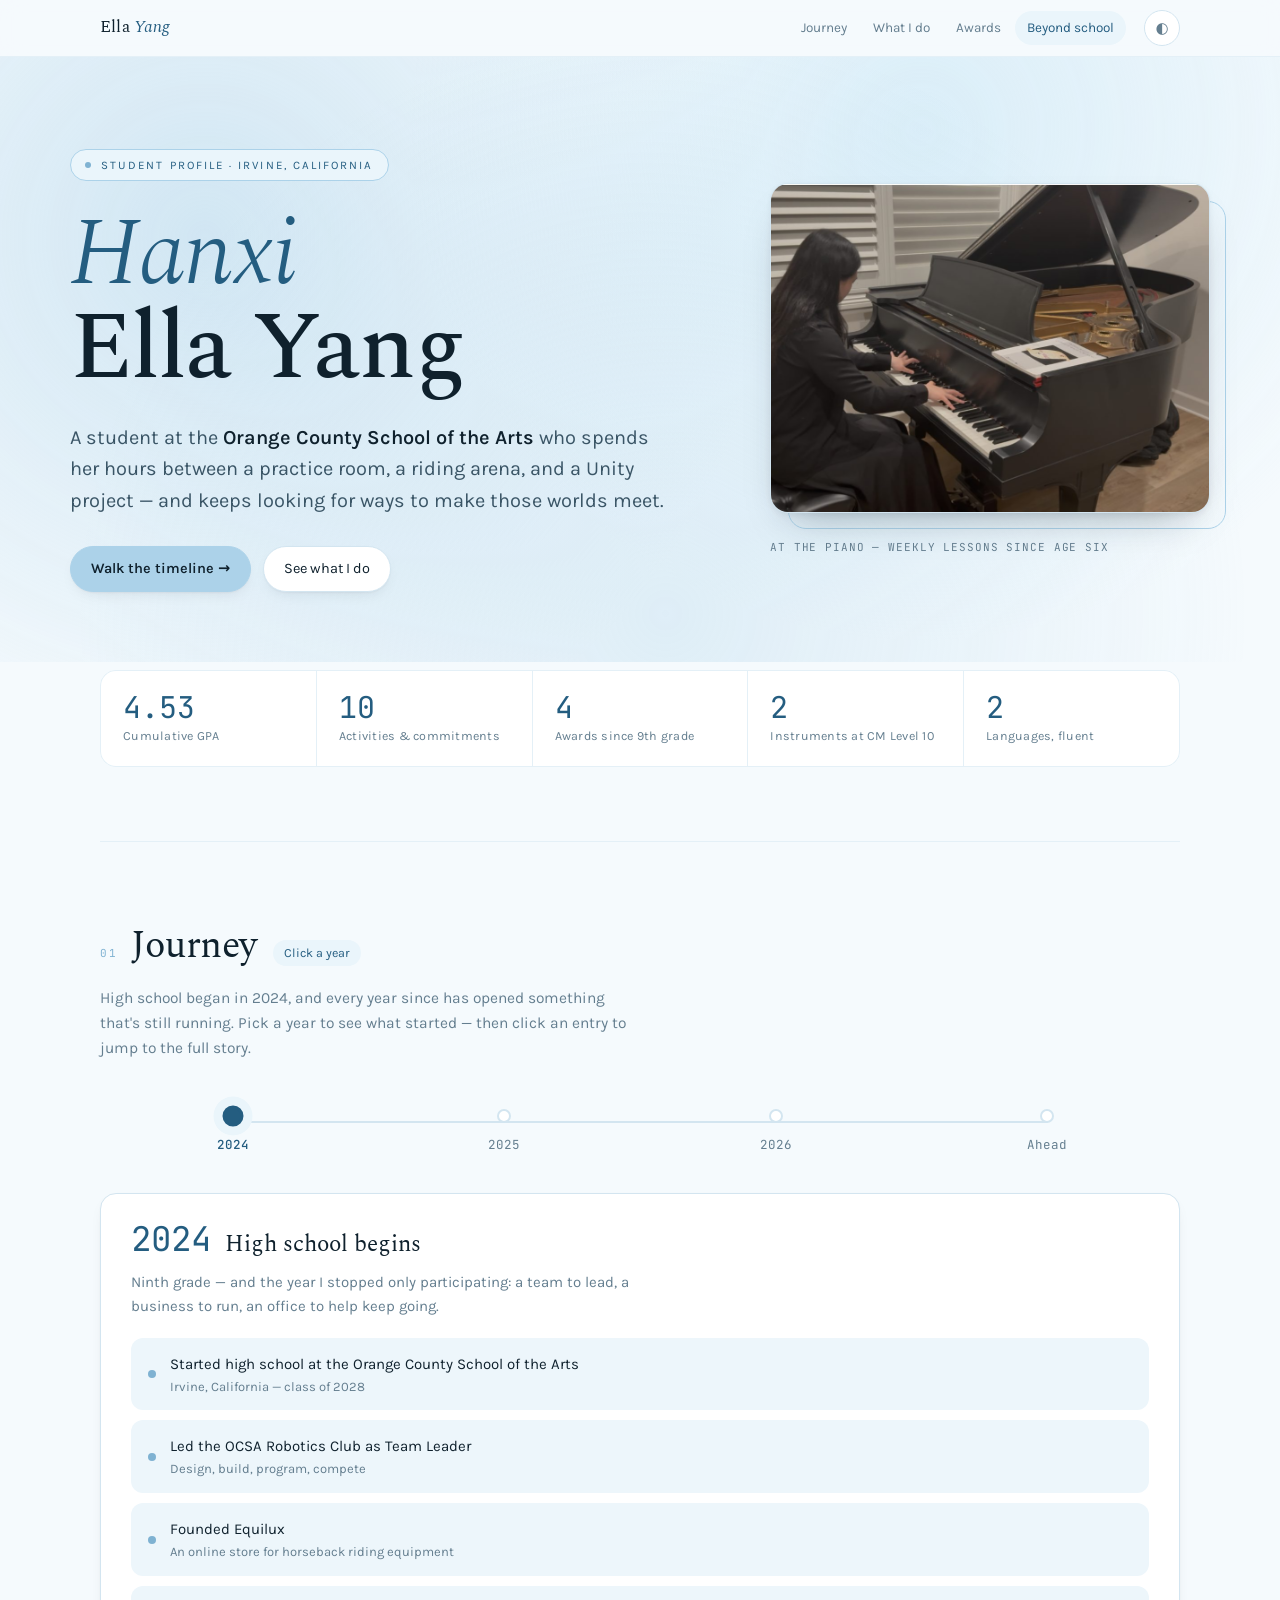
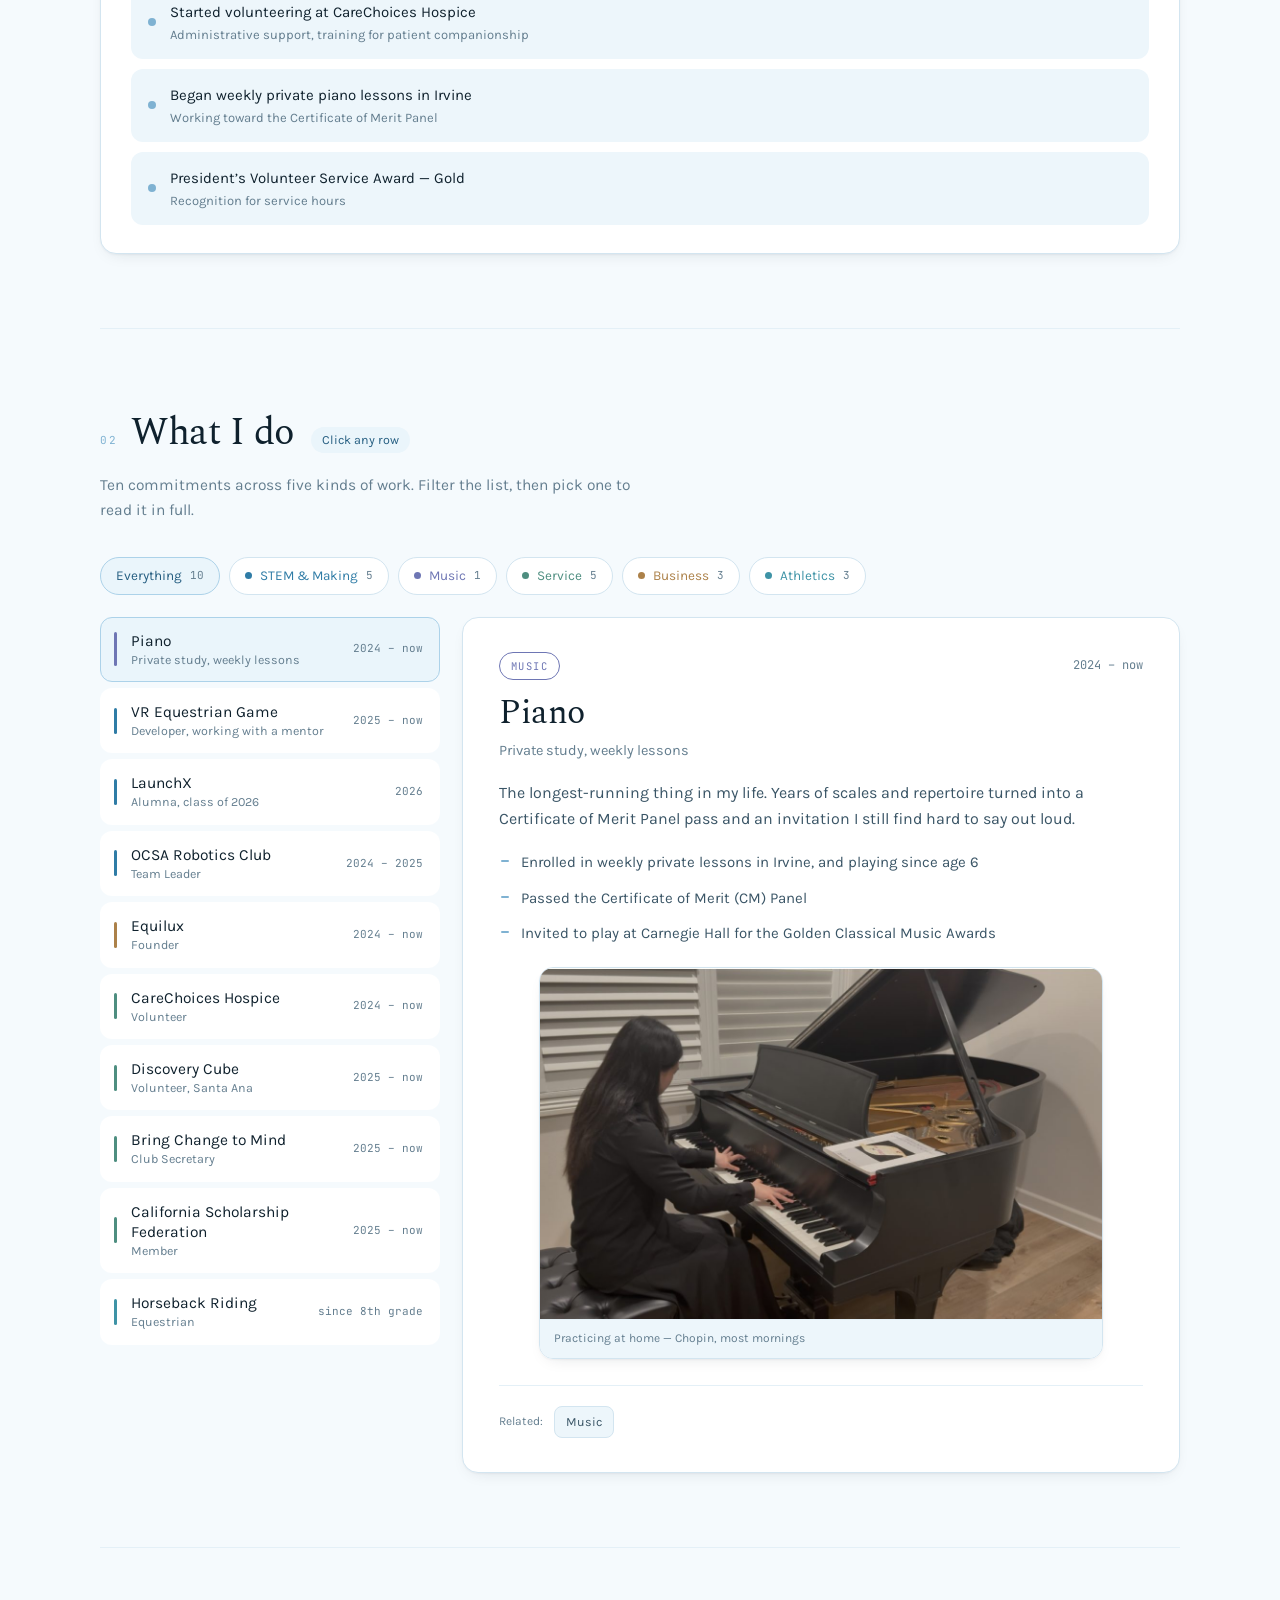
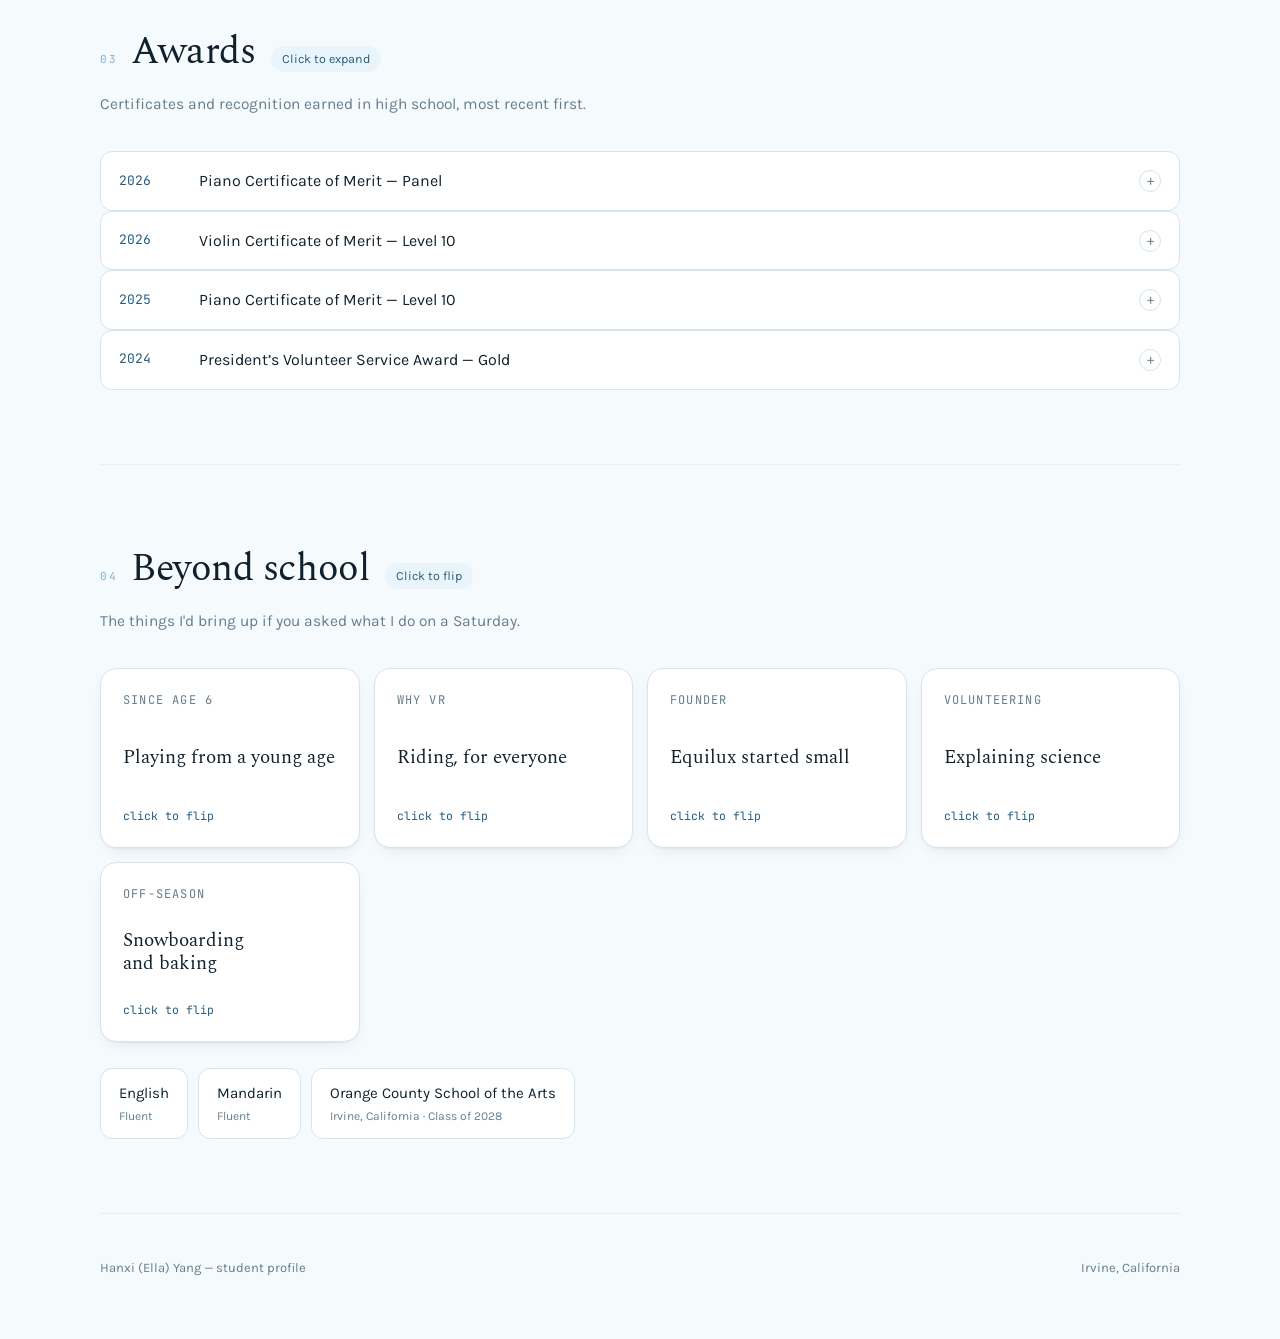
==== commit e0b96046: "Add files via upload" ====
--- a/Ella_Yang_Profile.html
+++ b/Ella_Yang_Profile.html
@@ -35,6 +35,7 @@
   --c-business:#AC8149;
   --c-sport:#3E93A6;
 
+  --logo-tile:#FFFFFF;
   --shadow-1:0 1px 2px rgba(15,33,45,.04), 0 6px 18px -10px rgba(15,33,45,.18);
   --shadow-2:0 2px 6px rgba(15,33,45,.06), 0 20px 40px -22px rgba(15,33,45,.4);
   --r:16px;
@@ -68,6 +69,7 @@
     --c-business:#D6AE79;
     --c-sport:#7BC3D3;
 
+    --logo-tile:#EAF2F8;
     --shadow-1:0 1px 2px rgba(0,0,0,.34), 0 8px 22px -12px rgba(0,0,0,.62);
     --shadow-2:0 2px 8px rgba(0,0,0,.45), 0 22px 46px -24px rgba(0,0,0,.85);
     color-scheme:dark;
@@ -99,6 +101,7 @@
   --c-business:#D6AE79;
   --c-sport:#7BC3D3;
 
+  --logo-tile:#EAF2F8;
   --shadow-1:0 1px 2px rgba(0,0,0,.34), 0 8px 22px -12px rgba(0,0,0,.62);
   --shadow-2:0 2px 8px rgba(0,0,0,.45), 0 22px 46px -24px rgba(0,0,0,.85);
   color-scheme:dark;
@@ -142,7 +145,17 @@
 /* ============ hero ============ */
 .hero{position:relative;overflow:hidden}
 .hero canvas{position:absolute;inset:0;width:100%;height:100%;z-index:0;opacity:.9}
-.hero-in{position:relative;z-index:1;padding:92px 0 70px;display:grid;gap:26px;max-width:900px}
+.hero-in{position:relative;z-index:1;padding:92px 0 70px;display:grid;gap:54px;
+  grid-template-columns:minmax(0,1.12fr) minmax(0,.88fr);align-items:center}
+.hero-copy{display:grid;gap:26px;max-width:620px}
+.hero-art{margin:0;position:relative;justify-self:end;width:100%;max-width:440px}
+.hero-art .frame{position:relative;display:block}
+.hero-art img{position:relative;z-index:1;display:block;width:100%;aspect-ratio:4/3;object-fit:cover;
+  border-radius:18px;border:1px solid var(--line);box-shadow:var(--shadow-2);background:var(--surface-2)}
+.hero-art .frame::after{content:"";position:absolute;inset:18px -16px -16px 18px;border:1px solid var(--sky-300);
+  border-radius:18px;z-index:0}
+.hero-art figcaption{margin-top:26px;font-family:"JetBrains Mono",monospace;font-size:11px;
+  letter-spacing:.08em;color:var(--muted);text-transform:uppercase}
 .kicker{display:inline-flex;align-items:center;gap:10px;font-size:11.5px;letter-spacing:.18em;
   text-transform:uppercase;color:var(--sky-600);background:var(--sky-100);border:1px solid var(--sky-300);
   padding:6px 14px;border-radius:999px;width:max-content}
@@ -246,6 +259,13 @@
 .detail h3{font-size:clamp(26px,3.4vw,34px);line-height:1.14;letter-spacing:-.012em}
 .detail .role{color:var(--muted);font-size:14.5px;margin-top:6px}
 .detail .blurb{margin-top:18px;color:var(--ink-2);font-size:16px;max-width:60ch}
+.dmedia{margin-top:22px;border-radius:14px;overflow:hidden;border:1px solid var(--line);box-shadow:var(--shadow-1)}
+.dmedia img{display:block;width:100%;aspect-ratio:16/10;object-fit:cover;background:var(--surface-2)}
+.dmedia figcaption{font-size:12px;color:var(--muted);padding:9px 14px;background:var(--surface-2);
+  border-top:1px solid var(--line-soft)}
+.dmark{margin-top:22px;border:1px solid var(--line);border-radius:14px;background:var(--logo-tile);
+  display:grid;place-items:center;padding:24px;min-height:118px}
+.dmark img{display:block;max-height:72px;max-width:78%;width:auto;object-fit:contain}
 .detail ul{list-style:none;margin:20px 0 0;padding:0;display:grid;gap:12px;max-width:62ch}
 .detail li{position:relative;padding-left:22px;font-size:15px;color:var(--ink-2);line-height:1.55}
 .detail li::before{content:"";position:absolute;left:2px;top:9px;width:8px;height:2px;background:var(--sky-400);border-radius:2px}
@@ -271,7 +291,9 @@
 .aw .body{display:grid;grid-template-rows:0fr;transition:grid-template-rows .3s ease}
 .aw.open .body{grid-template-rows:1fr}
 .aw .body > div{overflow:hidden}
-.aw .body p{padding:0 18px 18px 80px;color:var(--ink-2);font-size:14.5px;max-width:70ch}
+.aw .body p{padding:0 18px 14px 80px;color:var(--ink-2);font-size:14.5px;max-width:70ch}
+.aw .body img{display:block;width:min(320px,86%);margin:0 18px 20px 80px;border-radius:10px;
+  border:1px solid var(--line);box-shadow:var(--shadow-1)}
 
 /* ============ beyond ============ */
 .beyond{display:grid;grid-template-columns:repeat(auto-fit,minmax(215px,1fr));gap:14px}
@@ -299,6 +321,9 @@
 /* ============ responsive ============ */
 @media (max-width:940px){
   .explorer{grid-template-columns:1fr}
+  .hero-in{grid-template-columns:1fr;gap:38px}
+  .hero-art{justify-self:start;max-width:420px}
+  .hero-art .frame::after{inset:14px -12px -12px 14px}
   .detail{position:static;min-height:0;padding:26px 24px}
   .list{grid-auto-rows:min-content}
 }
@@ -311,6 +336,7 @@
   .rnode .yr{font-size:11px}
   .aw > button{grid-template-columns:52px 1fr auto;gap:10px}
   .aw .body p{padding-left:20px}
+  .aw .body img{margin-left:20px}
   .ev{grid-template-columns:auto 1fr;padding:12px 14px}
   .ev .go{display:none}
 }
@@ -338,13 +364,19 @@
 <header class="hero">
   <canvas id="wash" aria-hidden="true"></canvas>
   <div class="wrap hero-in">
-    <span class="kicker"><span class="pulse"></span>Student profile · Irvine, California</span>
-    <h1><span class="l1">Hanxi</span><span class="l2">Ella Yang</span></h1>
-    <p class="lede">A student at the <b>Orange County School of the Arts</b> who spends her hours between a practice room, a riding arena, and a Unity project — and keeps looking for ways to make those worlds meet.</p>
-    <div class="cta">
-      <button class="btn primary" type="button" data-scroll="#journey">Walk the timeline →</button>
-      <button class="btn" type="button" data-scroll="#work">See what I do</button>
+    <div class="hero-copy">
+      <span class="kicker"><span class="pulse"></span>Student profile · Irvine, California</span>
+      <h1><span class="l1">Hanxi</span><span class="l2">Ella Yang</span></h1>
+      <p class="lede">A student at the <b>Orange County School of the Arts</b> who spends her hours between a practice room, a riding arena, and a Unity project — and keeps looking for ways to make those worlds meet.</p>
+      <div class="cta">
+        <button class="btn primary" type="button" data-scroll="#journey">Walk the timeline →</button>
+        <button class="btn" type="button" data-scroll="#work">See what I do</button>
+      </div>
     </div>
+    <figure class="hero-art">
+      <span class="frame"><img id="heroImg" alt="Ella practicing at a grand piano"></span>
+      <figcaption>At the piano — weekly lessons since age six</figcaption>
+    </figure>
   </div>
 </header>
 
@@ -352,17 +384,17 @@
 
   <section id="glance" style="border-top:0;padding-top:0">
     <div class="stats" id="stats">
-      <div class="stat"><span class="v mono" data-to="4.6" data-dec="1">0.0</span><span class="k">Cumulative GPA</span></div>
-      <div class="stat"><span class="v mono" data-to="11">0</span><span class="k">Activities &amp; commitments</span></div>
-      <div class="stat"><span class="v mono" data-to="6">0</span><span class="k">Awards &amp; placements</span></div>
-      <div class="stat"><span class="v mono" data-to="2">0</span><span class="k">Instruments performed</span></div>
+      <div class="stat"><span class="v mono" data-to="4.53" data-dec="2">0.00</span><span class="k">Cumulative GPA</span></div>
+      <div class="stat"><span class="v mono" data-to="10">0</span><span class="k">Activities &amp; commitments</span></div>
+      <div class="stat"><span class="v mono" data-to="4">0</span><span class="k">Awards since 9th grade</span></div>
+      <div class="stat"><span class="v mono" data-to="2">0</span><span class="k">Instruments at CM Level 10</span></div>
       <div class="stat"><span class="v mono" data-to="2">0</span><span class="k">Languages, fluent</span></div>
     </div>
   </section>
 
   <section id="journey">
     <div class="shead"><span class="n">01</span><h2>Journey</h2><span class="hint">Click a year</span></div>
-    <p class="slede">Each year opened something that's still running. Pick one to see what started — then click an entry to jump to the full story.</p>
+    <p class="slede">High school began in 2024, and every year since has opened something that's still running. Pick a year to see what started — then click an entry to jump to the full story.</p>
 
     <div class="rail">
       <div class="rail-line" id="railLine" aria-hidden="true"></div>
@@ -375,7 +407,7 @@
 
   <section id="work">
     <div class="shead"><span class="n">02</span><h2>What I do</h2><span class="hint">Click any row</span></div>
-    <p class="slede">Eleven commitments across five kinds of work. Filter the list, then pick one to read it in full.</p>
+    <p class="slede">Ten commitments across five kinds of work. Filter the list, then pick one to read it in full.</p>
 
     <div class="filters" id="filters" role="group" aria-label="Filter by category">
       <button class="chip" data-cat="all" aria-pressed="true">Everything <span class="ct" data-count="all"></span></button>
@@ -394,7 +426,7 @@
 
   <section id="awards">
     <div class="shead"><span class="n">03</span><h2>Awards</h2><span class="hint">Click to expand</span></div>
-    <p class="slede">Certificates, placements and recognition, most recent first.</p>
+    <p class="slede">Certificates and recognition earned in high school, most recent first.</p>
     <div class="awards" id="awards"></div>
   </section>
 
@@ -405,7 +437,7 @@
     <div class="langs">
       <div class="lang"><span class="n">English</span><span class="m">Fluent</span></div>
       <div class="lang"><span class="n">Mandarin</span><span class="m">Fluent</span></div>
-      <div class="lang"><span class="n">Orange County School of the Arts</span><span class="m">Irvine, California · 2022–2028</span></div>
+      <div class="lang"><span class="n">Orange County School of the Arts</span><span class="m">Irvine, California · Class of 2028</span></div>
     </div>
   </section>
 
@@ -418,6 +450,9 @@
 <script>
 (function(){
 "use strict";
+
+var IMG = {"piano": "[data-uri]", "riding": "[data-uri]", "equilux": "[data-uri]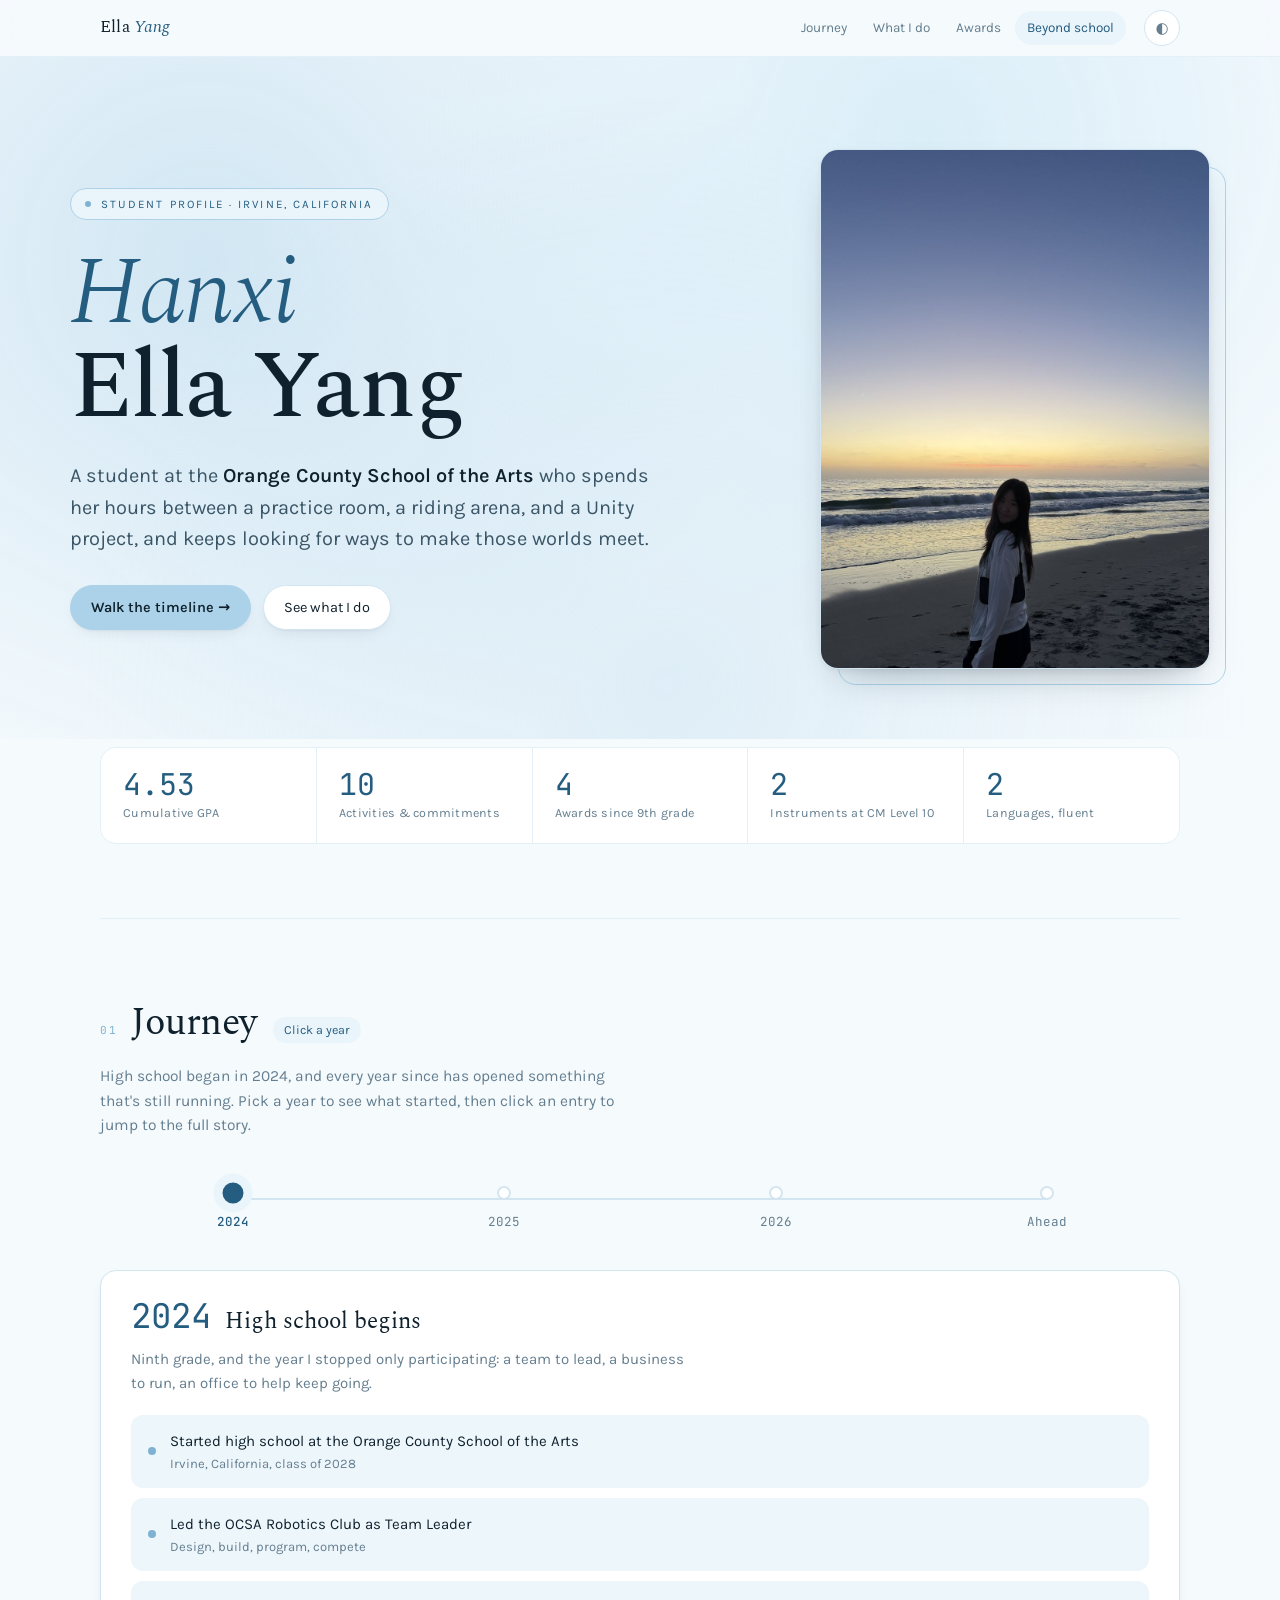
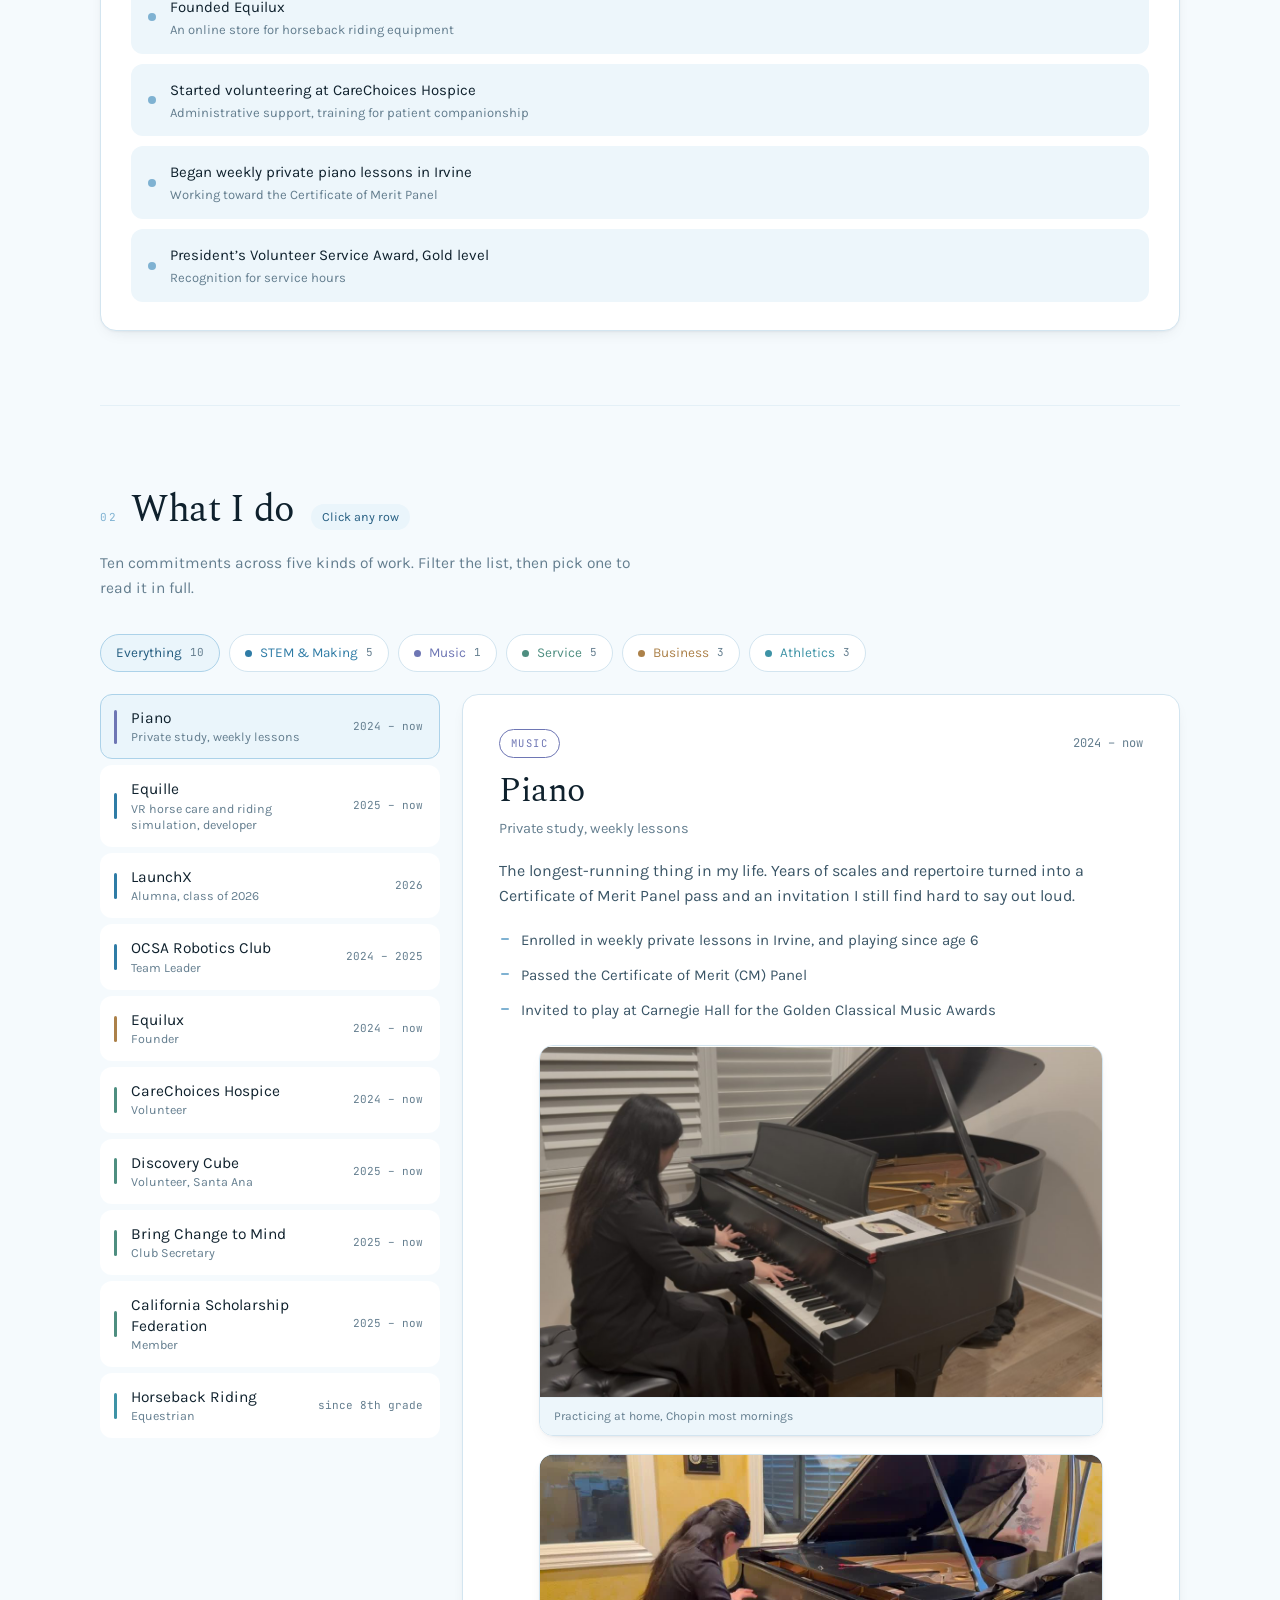
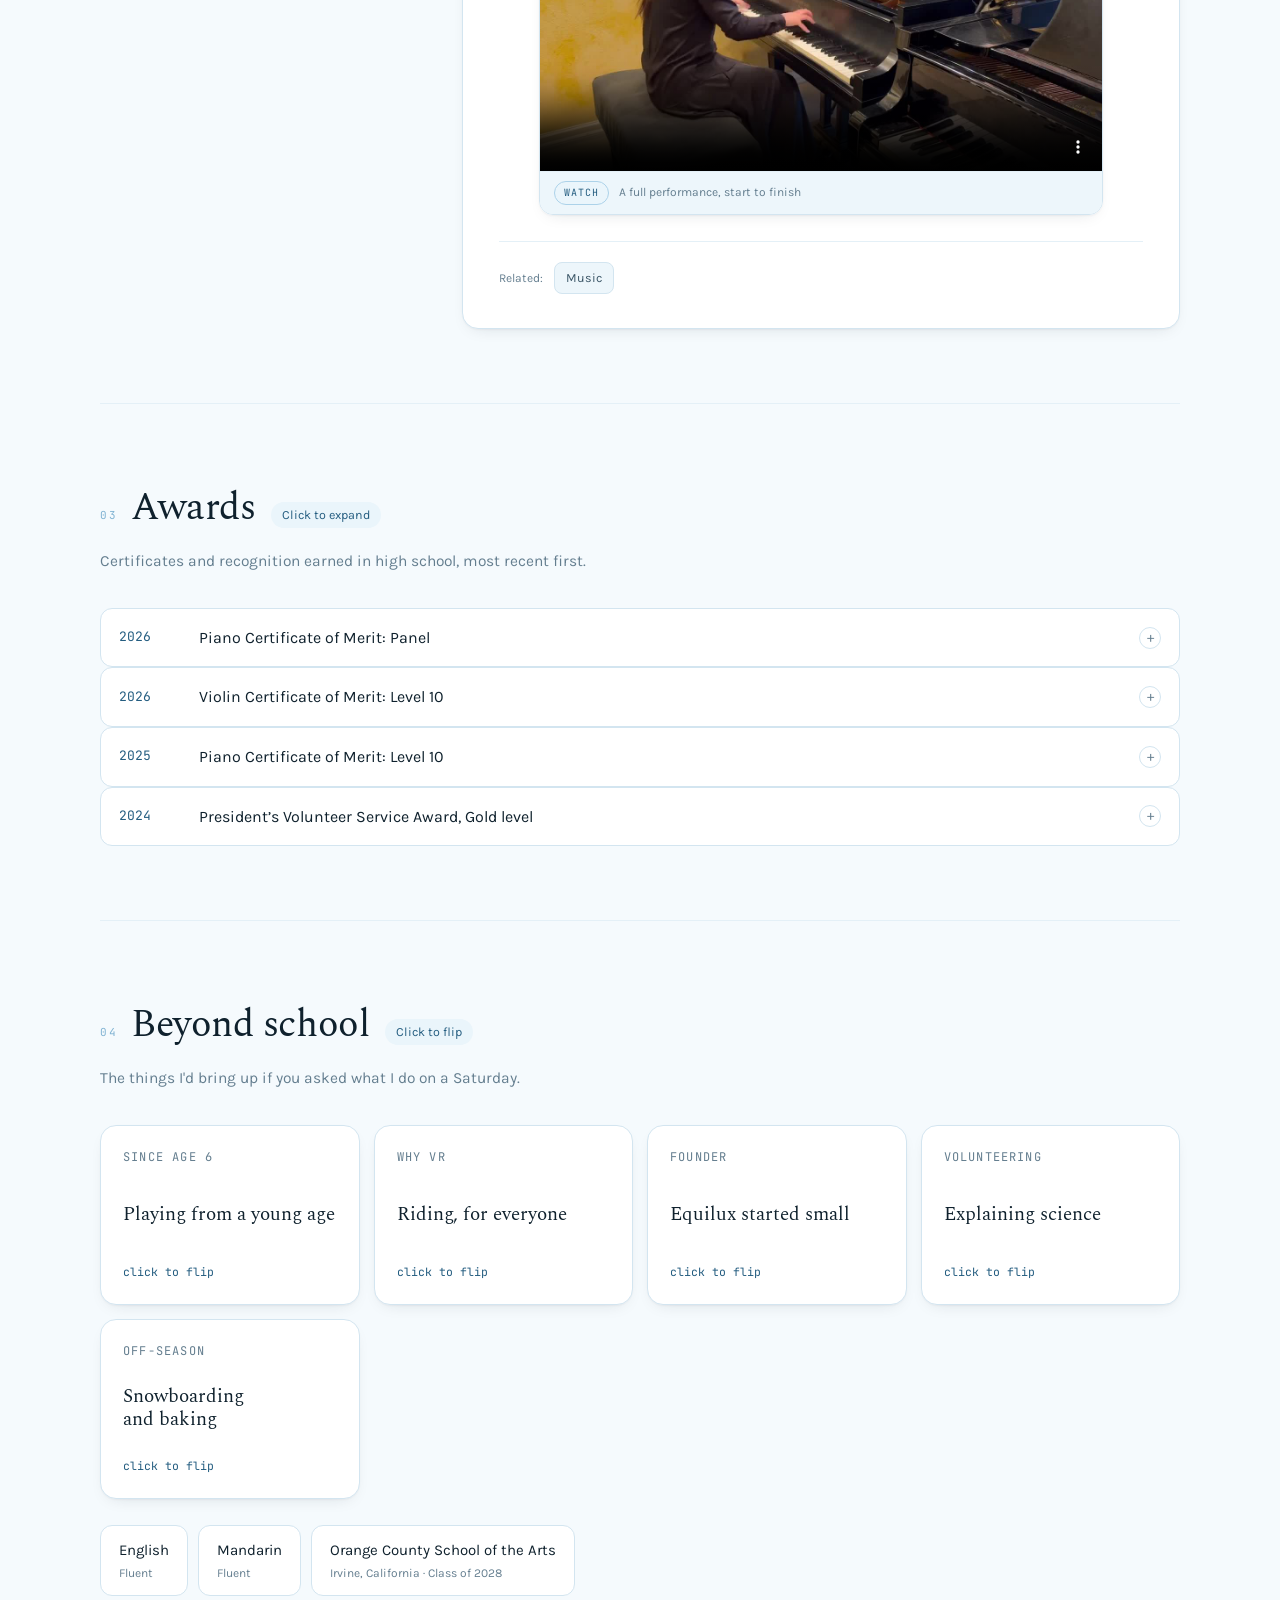
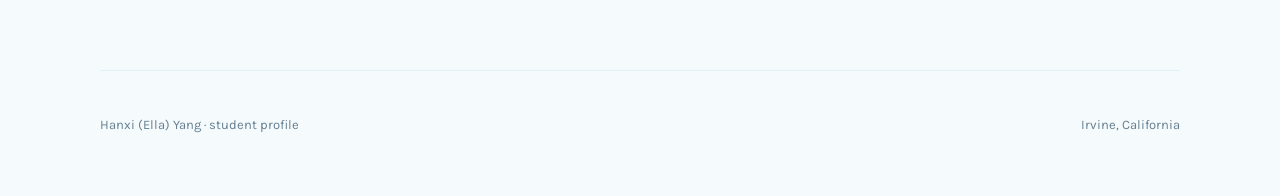
==== commit d4503283: "Add files via upload" ====
--- a/Ella_Yang_Profile.html
+++ b/Ella_Yang_Profile.html
@@ -1,5 +1,5 @@
 <!doctype html>
-<html lang="en">
+<html lang="en" data-theme="light">
 <head>
 <meta charset="utf-8">
 <meta name="viewport" content="width=device-width, initial-scale=1">
@@ -69,7 +69,7 @@
     --c-business:#D6AE79;
     --c-sport:#7BC3D3;
 
-    --logo-tile:#EAF2F8;
+    --logo-tile:#FFFFFF;
     --shadow-1:0 1px 2px rgba(0,0,0,.34), 0 8px 22px -12px rgba(0,0,0,.62);
     --shadow-2:0 2px 8px rgba(0,0,0,.45), 0 22px 46px -24px rgba(0,0,0,.85);
     color-scheme:dark;
@@ -101,7 +101,7 @@
   --c-business:#D6AE79;
   --c-sport:#7BC3D3;
 
-  --logo-tile:#EAF2F8;
+  --logo-tile:#FFFFFF;
   --shadow-1:0 1px 2px rgba(0,0,0,.34), 0 8px 22px -12px rgba(0,0,0,.62);
   --shadow-2:0 2px 8px rgba(0,0,0,.45), 0 22px 46px -24px rgba(0,0,0,.85);
   color-scheme:dark;
@@ -148,14 +148,12 @@
 .hero-in{position:relative;z-index:1;padding:92px 0 70px;display:grid;gap:54px;
   grid-template-columns:minmax(0,1.12fr) minmax(0,.88fr);align-items:center}
 .hero-copy{display:grid;gap:26px;max-width:620px}
-.hero-art{margin:0;position:relative;justify-self:end;width:100%;max-width:440px}
+.hero-art{margin:0;position:relative;justify-self:end;width:100%;max-width:390px}
 .hero-art .frame{position:relative;display:block}
-.hero-art img{position:relative;z-index:1;display:block;width:100%;aspect-ratio:4/3;object-fit:cover;
+.hero-art img{position:relative;z-index:1;display:block;width:100%;aspect-ratio:3/4;object-fit:cover;
   border-radius:18px;border:1px solid var(--line);box-shadow:var(--shadow-2);background:var(--surface-2)}
 .hero-art .frame::after{content:"";position:absolute;inset:18px -16px -16px 18px;border:1px solid var(--sky-300);
   border-radius:18px;z-index:0}
-.hero-art figcaption{margin-top:26px;font-family:"JetBrains Mono",monospace;font-size:11px;
-  letter-spacing:.08em;color:var(--muted);text-transform:uppercase}
 .kicker{display:inline-flex;align-items:center;gap:10px;font-size:11.5px;letter-spacing:.18em;
   text-transform:uppercase;color:var(--sky-600);background:var(--sky-100);border:1px solid var(--sky-300);
   padding:6px 14px;border-radius:999px;width:max-content}
@@ -263,9 +261,45 @@
 .dmedia img{display:block;width:100%;aspect-ratio:16/10;object-fit:cover;background:var(--surface-2)}
 .dmedia figcaption{font-size:12px;color:var(--muted);padding:9px 14px;background:var(--surface-2);
   border-top:1px solid var(--line-soft)}
+.dvideo{margin-top:18px;border-radius:14px;overflow:hidden;border:1px solid var(--line);box-shadow:var(--shadow-1)}
+.dvideo video{display:block;width:100%;aspect-ratio:16/9;background:#0B161E}
+.dvideo figcaption{display:flex;gap:10px;align-items:baseline;flex-wrap:wrap;font-size:12px;color:var(--muted);
+  padding:9px 14px;background:var(--surface-2);border-top:1px solid var(--line-soft)}
+.ddemo{margin-top:22px;border:1px solid var(--line);border-radius:14px;background:var(--surface-2);
+  padding:22px 24px 24px}
+.ddemo .dhead{display:flex;align-items:center;gap:11px;margin-bottom:11px;flex-wrap:wrap}
+.ddemo .dhead h4{font-size:19px;line-height:1.2}
+.ddemo .lead{font-size:14.5px;color:var(--ink-2);max-width:60ch;line-height:1.55}
+.dcols{display:grid;grid-template-columns:1fr 1fr;gap:22px;margin-top:20px}
+.dcols h5{font-family:"JetBrains Mono",monospace;font-size:10px;letter-spacing:.12em;text-transform:uppercase;
+  color:var(--muted);margin:0 0 9px;font-weight:500}
+.ddemo .dcols ul{list-style:none;margin:0;padding:0;display:grid;gap:8px}
+.ddemo .dcols li{font-size:13.5px;color:var(--ink-2);padding-left:16px;position:relative;line-height:1.5}
+.ddemo .dcols li::before{content:"";position:absolute;left:1px;top:8px;width:5px;height:5px;border-radius:50%;
+  background:var(--sky-400)}
+.dnext{margin-top:20px;padding-top:16px;border-top:1px solid var(--line);font-size:13.5px;color:var(--ink-2);
+  max-width:62ch;line-height:1.55}
+.ddoc{display:inline-flex;align-items:center;gap:8px;margin-top:18px;font-size:12.5px;color:var(--sky-600);
+  text-decoration:none;border:1px solid var(--sky-300);background:var(--sky-100);border-radius:999px;padding:7px 15px;
+  transition:background .18s ease}
+.ddoc:hover{background:var(--sky-200)}
+.tag-watch{font-family:"JetBrains Mono",monospace;font-size:10px;letter-spacing:.1em;text-transform:uppercase;
+  color:var(--sky-600);background:var(--sky-100);border:1px solid var(--sky-300);border-radius:999px;padding:3px 9px}
 .dmark{margin-top:22px;border:1px solid var(--line);border-radius:14px;background:var(--logo-tile);
   display:grid;place-items:center;padding:24px;min-height:118px}
-.dmark img{display:block;max-height:72px;max-width:78%;width:auto;object-fit:contain}
+.dmark img{display:block;max-height:86px;max-width:80%;width:auto;object-fit:contain}
+a.dmark{text-decoration:none;cursor:pointer;position:relative;padding-top:38px;
+  transition:border-color .18s ease, transform .18s ease, box-shadow .18s ease, background .18s ease}
+a.dmark:hover{border-color:var(--sky-300);transform:translateY(-2px);box-shadow:var(--shadow-2)}
+a.dmark .visit{position:absolute;top:12px;right:12px;display:inline-flex;align-items:center;gap:6px;
+  font-family:"JetBrains Mono",monospace;font-size:10px;letter-spacing:.1em;text-transform:uppercase;
+  color:var(--sky-600);background:var(--sky-100);border:1px solid var(--sky-300);
+  border-radius:999px;padding:4px 10px;transition:background .18s ease}
+a.dmark .visit i{font-style:normal;transition:transform .18s ease}
+a.dmark:hover .visit{background:var(--sky-200)}
+a.dmark:hover .visit i{transform:translate(2px,-2px)}
+.dmarkcap{margin-top:9px;font-size:12.5px;color:var(--muted);display:flex;gap:8px;flex-wrap:wrap;align-items:baseline}
+.dmarkcap .host{font-family:"JetBrains Mono",monospace;font-size:11.5px;color:var(--sky-600)}
 .detail ul{list-style:none;margin:20px 0 0;padding:0;display:grid;gap:12px;max-width:62ch}
 .detail li{position:relative;padding-left:22px;font-size:15px;color:var(--ink-2);line-height:1.55}
 .detail li::before{content:"";position:absolute;left:2px;top:9px;width:8px;height:2px;background:var(--sky-400);border-radius:2px}
@@ -322,6 +356,7 @@
 @media (max-width:940px){
   .explorer{grid-template-columns:1fr}
   .hero-in{grid-template-columns:1fr;gap:38px}
+  .dcols{grid-template-columns:1fr;gap:18px}
   .hero-art{justify-self:start;max-width:420px}
   .hero-art .frame::after{inset:14px -12px -12px 14px}
   .detail{position:static;min-height:0;padding:26px 24px}
@@ -367,16 +402,15 @@
     <div class="hero-copy">
       <span class="kicker"><span class="pulse"></span>Student profile · Irvine, California</span>
       <h1><span class="l1">Hanxi</span><span class="l2">Ella Yang</span></h1>
-      <p class="lede">A student at the <b>Orange County School of the Arts</b> who spends her hours between a practice room, a riding arena, and a Unity project — and keeps looking for ways to make those worlds meet.</p>
+      <p class="lede">A student at the <b>Orange County School of the Arts</b> who spends her hours between a practice room, a riding arena, and a Unity project, and keeps looking for ways to make those worlds meet.</p>
       <div class="cta">
         <button class="btn primary" type="button" data-scroll="#journey">Walk the timeline →</button>
         <button class="btn" type="button" data-scroll="#work">See what I do</button>
       </div>
     </div>
-    <figure class="hero-art">
-      <span class="frame"><img id="heroImg" alt="Ella practicing at a grand piano"></span>
-      <figcaption>At the piano — weekly lessons since age six</figcaption>
-    </figure>
+    <div class="hero-art">
+      <span class="frame"><img id="heroImg" alt="Ella standing on the beach at sunset"></span>
+    </div>
   </div>
 </header>
 
@@ -394,7 +428,7 @@
 
   <section id="journey">
     <div class="shead"><span class="n">01</span><h2>Journey</h2><span class="hint">Click a year</span></div>
-    <p class="slede">High school began in 2024, and every year since has opened something that's still running. Pick a year to see what started — then click an entry to jump to the full story.</p>
+    <p class="slede">High school began in 2024, and every year since has opened something that's still running. Pick a year to see what started, then click an entry to jump to the full story.</p>
 
     <div class="rail">
       <div class="rail-line" id="railLine" aria-hidden="true"></div>
@@ -442,7 +476,7 @@
   </section>
 
   <footer>
-    <span>Hanxi (Ella) Yang — student profile</span>
+    <span>Hanxi (Ella) Yang · student profile</span>
     <span>Irvine, California</span>
   </footer>
 </main>
@@ -451,7 +485,7 @@
 (function(){
 "use strict";
 
-var IMG = {"piano": "[data-uri]", "riding": "[data-uri]", "equilux": "[data-uri]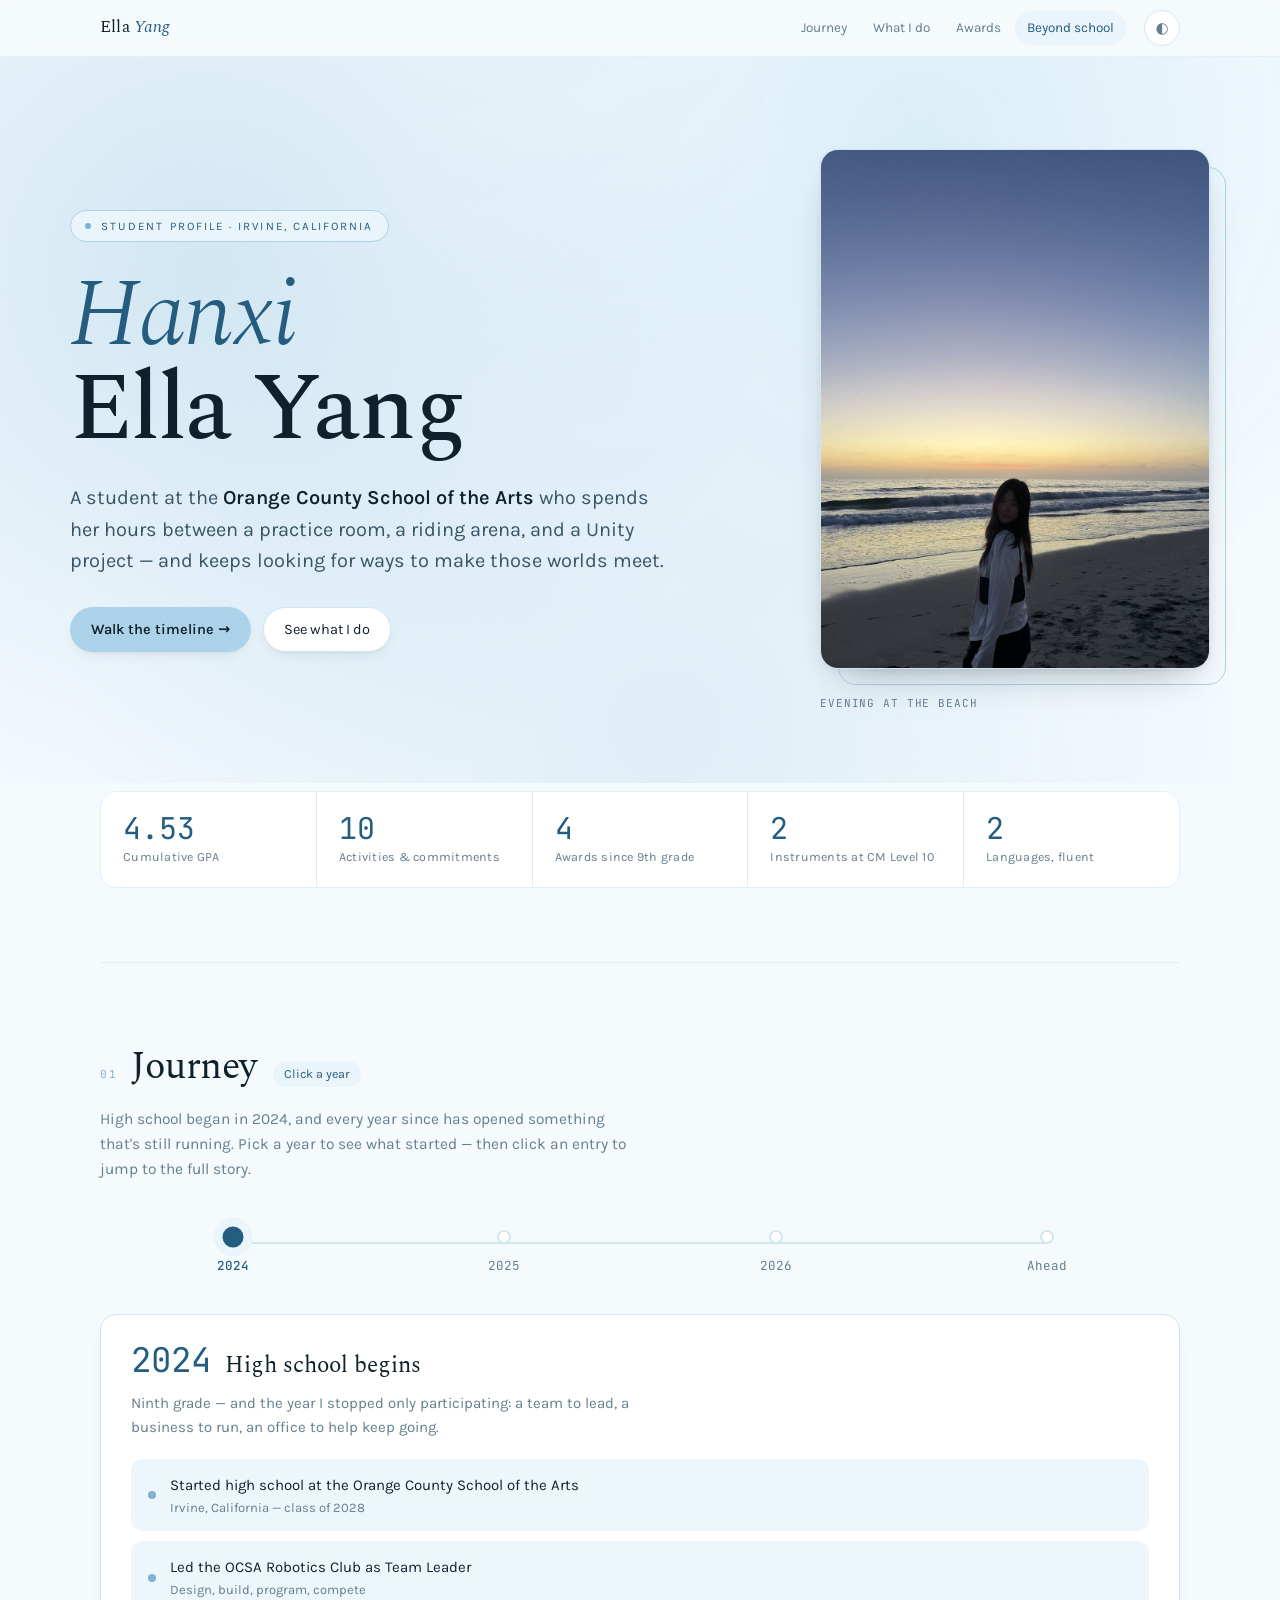
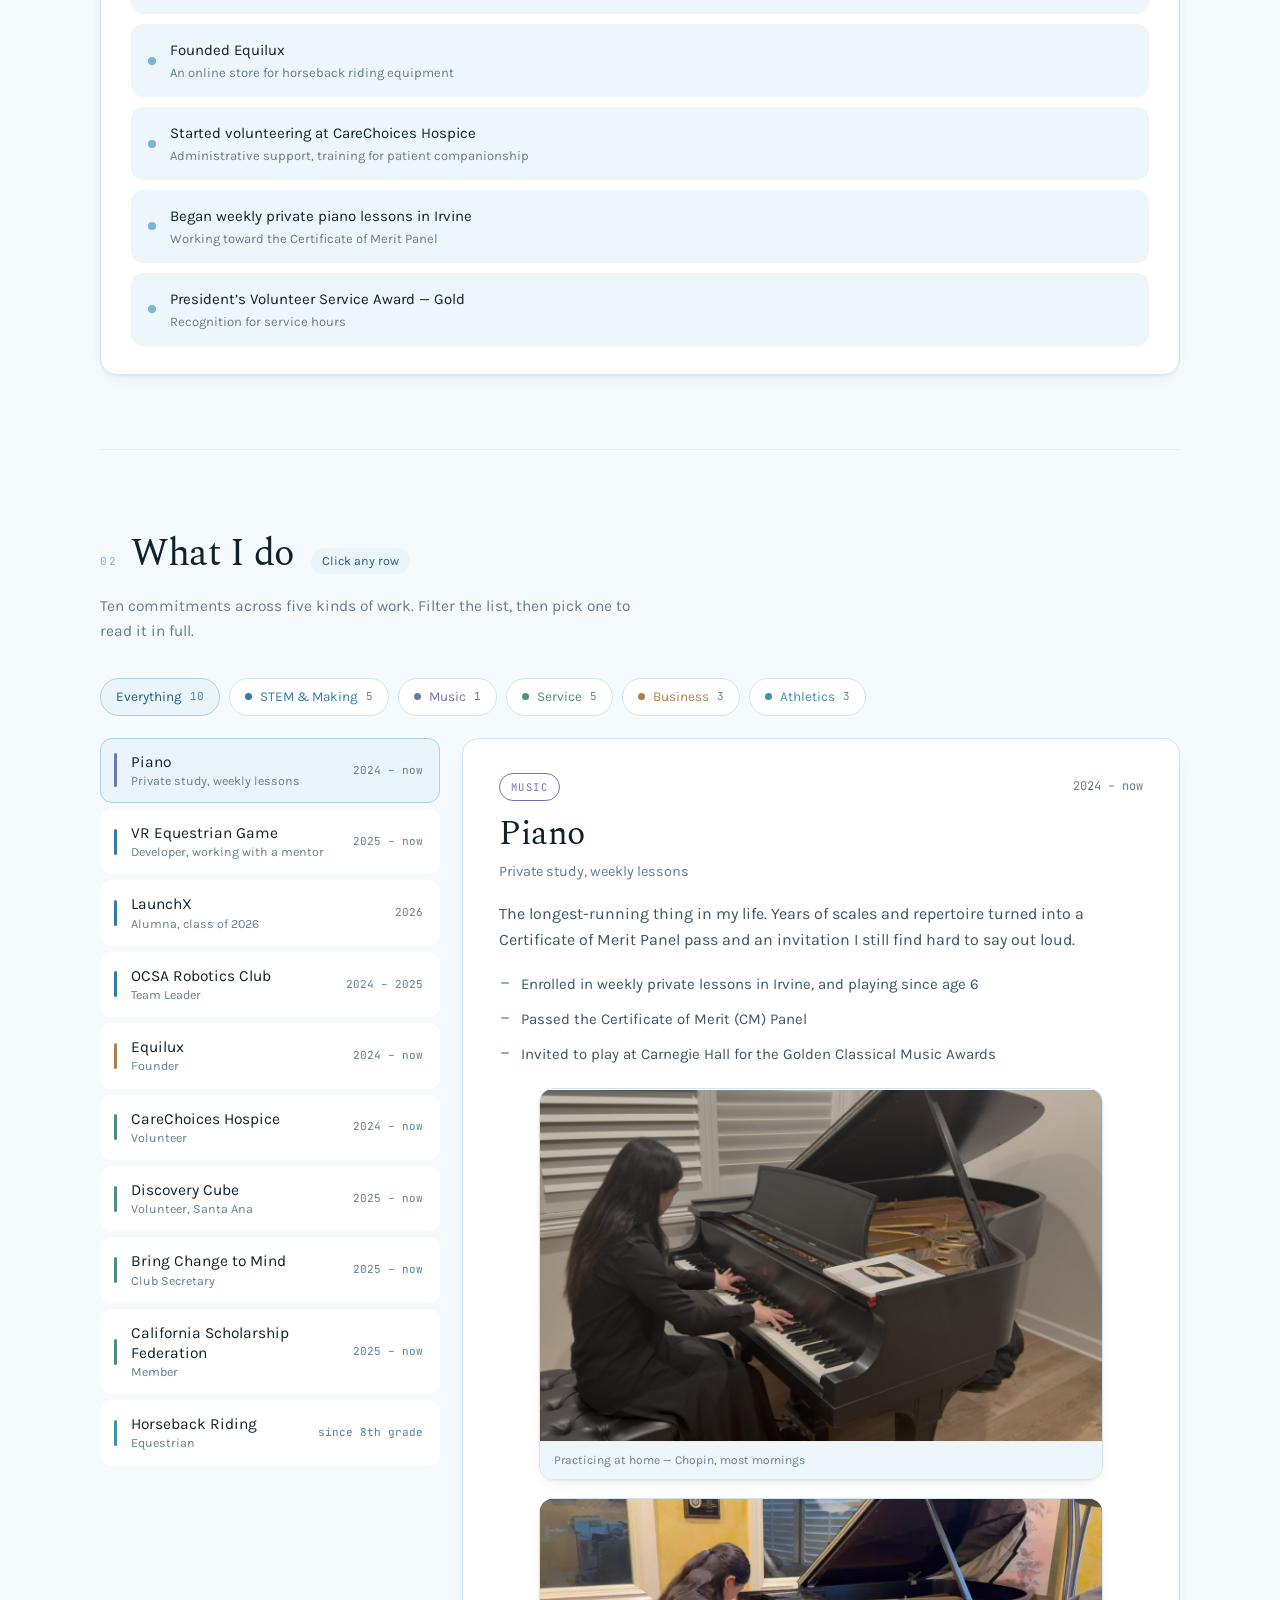
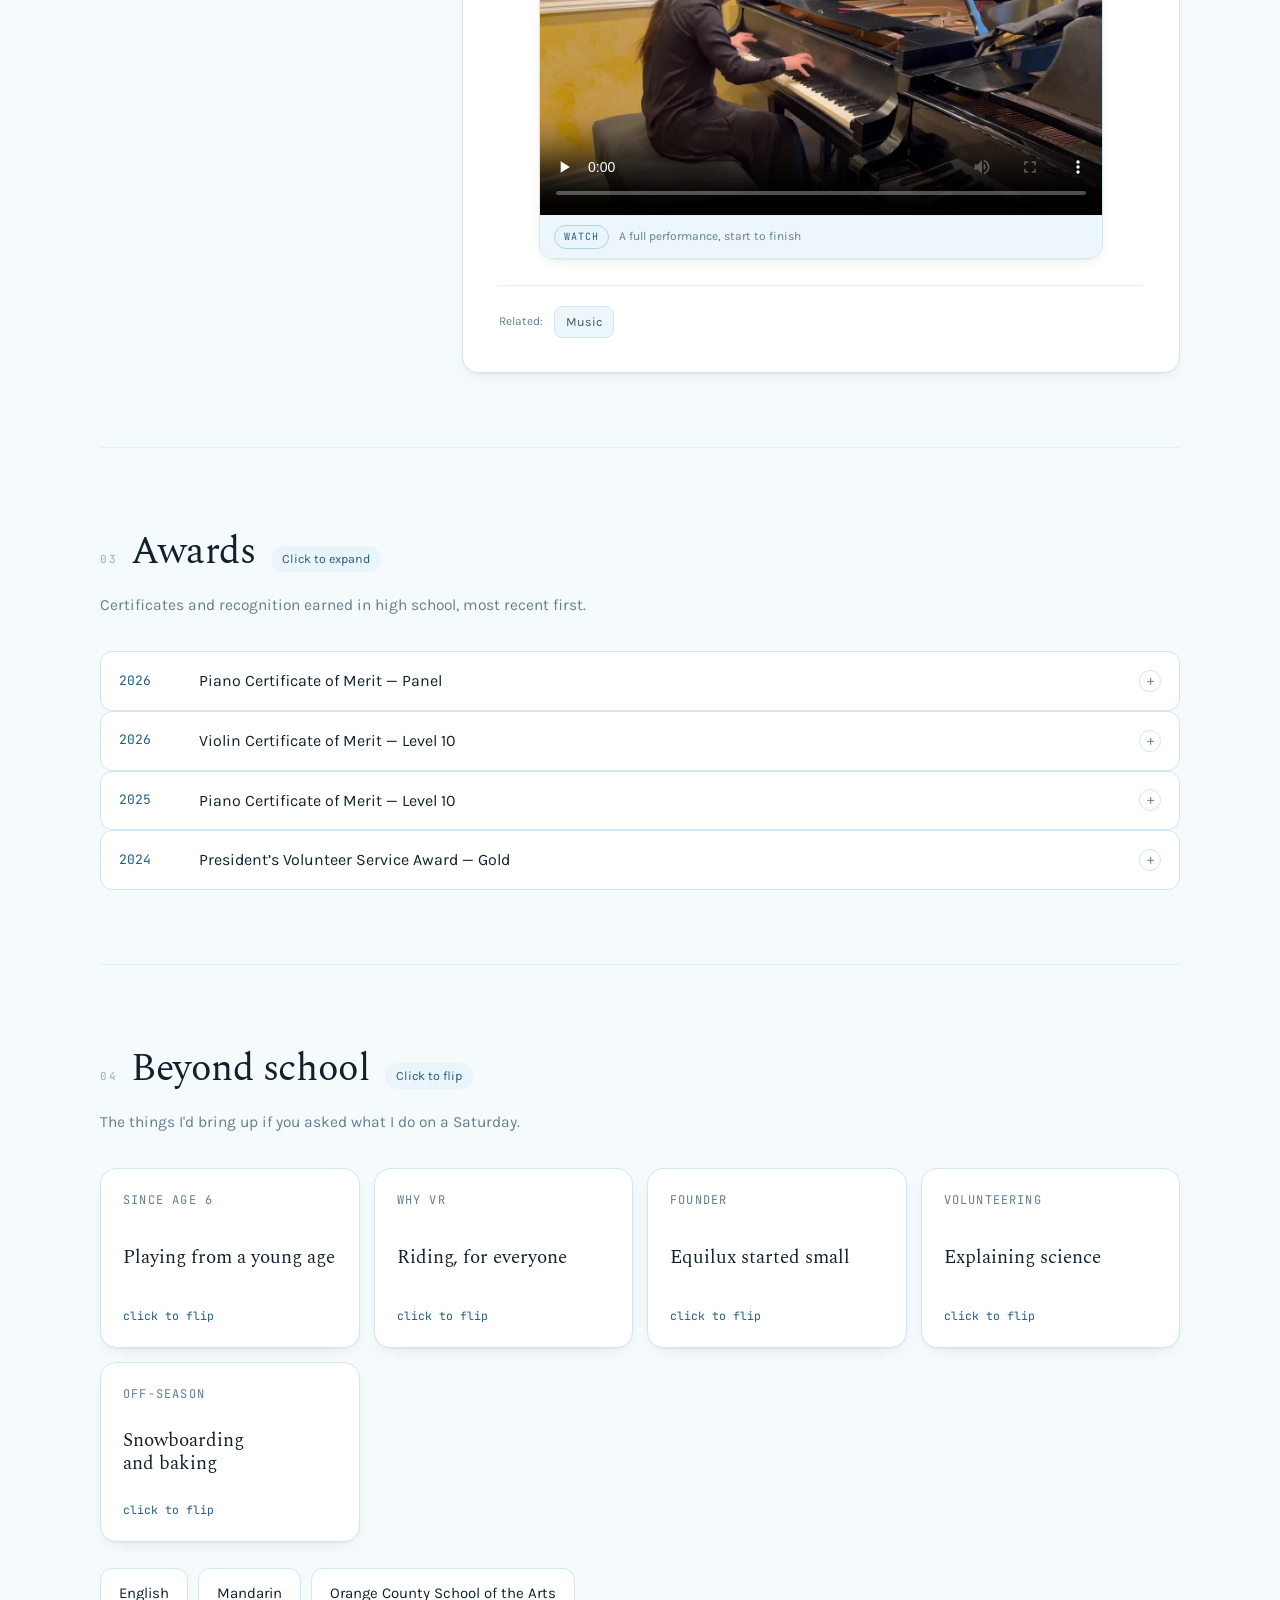
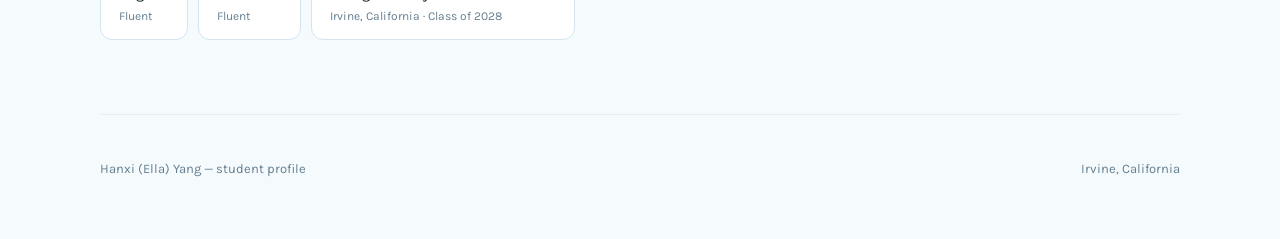
==== commit ce65380c: "Add files via upload" ====
--- a/Ella_Yang_Profile.html
+++ b/Ella_Yang_Profile.html
@@ -149,6 +149,8 @@
   grid-template-columns:minmax(0,1.12fr) minmax(0,.88fr);align-items:center}
 .hero-copy{display:grid;gap:26px;max-width:620px}
 .hero-art{margin:0;position:relative;justify-self:end;width:100%;max-width:390px}
+.hero-art figcaption{margin-top:26px;font-family:"JetBrains Mono",monospace;font-size:11px;
+  letter-spacing:.08em;color:var(--muted);text-transform:uppercase}
 .hero-art .frame{position:relative;display:block}
 .hero-art img{position:relative;z-index:1;display:block;width:100%;aspect-ratio:3/4;object-fit:cover;
   border-radius:18px;border:1px solid var(--line);box-shadow:var(--shadow-2);background:var(--surface-2)}
@@ -263,6 +265,20 @@
   border-top:1px solid var(--line-soft)}
 .dvideo{margin-top:18px;border-radius:14px;overflow:hidden;border:1px solid var(--line);box-shadow:var(--shadow-1)}
 .dvideo video{display:block;width:100%;aspect-ratio:16/9;background:#0B161E}
+.dvideo a.vthumb{display:block;position:relative;text-decoration:none;line-height:0}
+.dvideo a.vthumb img{display:block;width:100%;aspect-ratio:16/9;object-fit:cover;background:#0B161E}
+.dvideo a.vthumb .play{position:absolute;inset:0;display:grid;place-items:center;
+  background:linear-gradient(to bottom, rgba(11,22,30,0) 45%, rgba(11,22,30,.28) 100%);
+  transition:background .2s ease}
+.dvideo a.vthumb .play i{width:64px;height:64px;border-radius:50%;background:rgba(255,255,255,.94);
+  display:grid;place-items:center;box-shadow:0 8px 24px rgba(11,22,30,.4);transition:transform .2s ease}
+.dvideo a.vthumb .play i::before{content:"";border-left:19px solid #13425C;border-top:12px solid transparent;
+  border-bottom:12px solid transparent;margin-left:5px}
+.dvideo a.vthumb:hover .play{background:linear-gradient(to bottom, rgba(11,22,30,.12) 0%, rgba(11,22,30,.38) 100%)}
+.dvideo a.vthumb:hover .play i{transform:scale(1.08)}
+.dvideo .ytlink{margin-left:auto;font-size:11.5px;white-space:nowrap;color:var(--sky-600);
+  text-decoration:none;font-family:"JetBrains Mono",monospace}
+.dvideo .ytlink:hover{text-decoration:underline}
 .dvideo figcaption{display:flex;gap:10px;align-items:baseline;flex-wrap:wrap;font-size:12px;color:var(--muted);
   padding:9px 14px;background:var(--surface-2);border-top:1px solid var(--line-soft)}
 .ddemo{margin-top:22px;border:1px solid var(--line);border-radius:14px;background:var(--surface-2);
@@ -402,15 +418,16 @@
     <div class="hero-copy">
       <span class="kicker"><span class="pulse"></span>Student profile · Irvine, California</span>
       <h1><span class="l1">Hanxi</span><span class="l2">Ella Yang</span></h1>
-      <p class="lede">A student at the <b>Orange County School of the Arts</b> who spends her hours between a practice room, a riding arena, and a Unity project, and keeps looking for ways to make those worlds meet.</p>
+      <p class="lede">A student at the <b>Orange County School of the Arts</b> who spends her hours between a practice room, a riding arena, and a Unity project — and keeps looking for ways to make those worlds meet.</p>
       <div class="cta">
         <button class="btn primary" type="button" data-scroll="#journey">Walk the timeline →</button>
         <button class="btn" type="button" data-scroll="#work">See what I do</button>
       </div>
     </div>
-    <div class="hero-art">
+    <figure class="hero-art">
       <span class="frame"><img id="heroImg" alt="Ella standing on the beach at sunset"></span>
-    </div>
+      <figcaption>Evening at the beach</figcaption>
+    </figure>
   </div>
 </header>
 
@@ -428,7 +445,7 @@
 
   <section id="journey">
     <div class="shead"><span class="n">01</span><h2>Journey</h2><span class="hint">Click a year</span></div>
-    <p class="slede">High school began in 2024, and every year since has opened something that's still running. Pick a year to see what started, then click an entry to jump to the full story.</p>
+    <p class="slede">High school began in 2024, and every year since has opened something that's still running. Pick a year to see what started — then click an entry to jump to the full story.</p>
 
     <div class="rail">
       <div class="rail-line" id="railLine" aria-hidden="true"></div>
@@ -476,7 +493,7 @@
   </section>
 
   <footer>
-    <span>Hanxi (Ella) Yang · student profile</span>
+    <span>Hanxi (Ella) Yang — student profile</span>
     <span>Irvine, California</span>
   </footer>
 </main>
@@ -485,7 +502,7 @@
 (function(){
 "use strict";
 
-var IMG = {"bctm": "[data-uri]", "hero": "[data-uri]", "piano": "[data-uri]", "riding": "[data-uri]